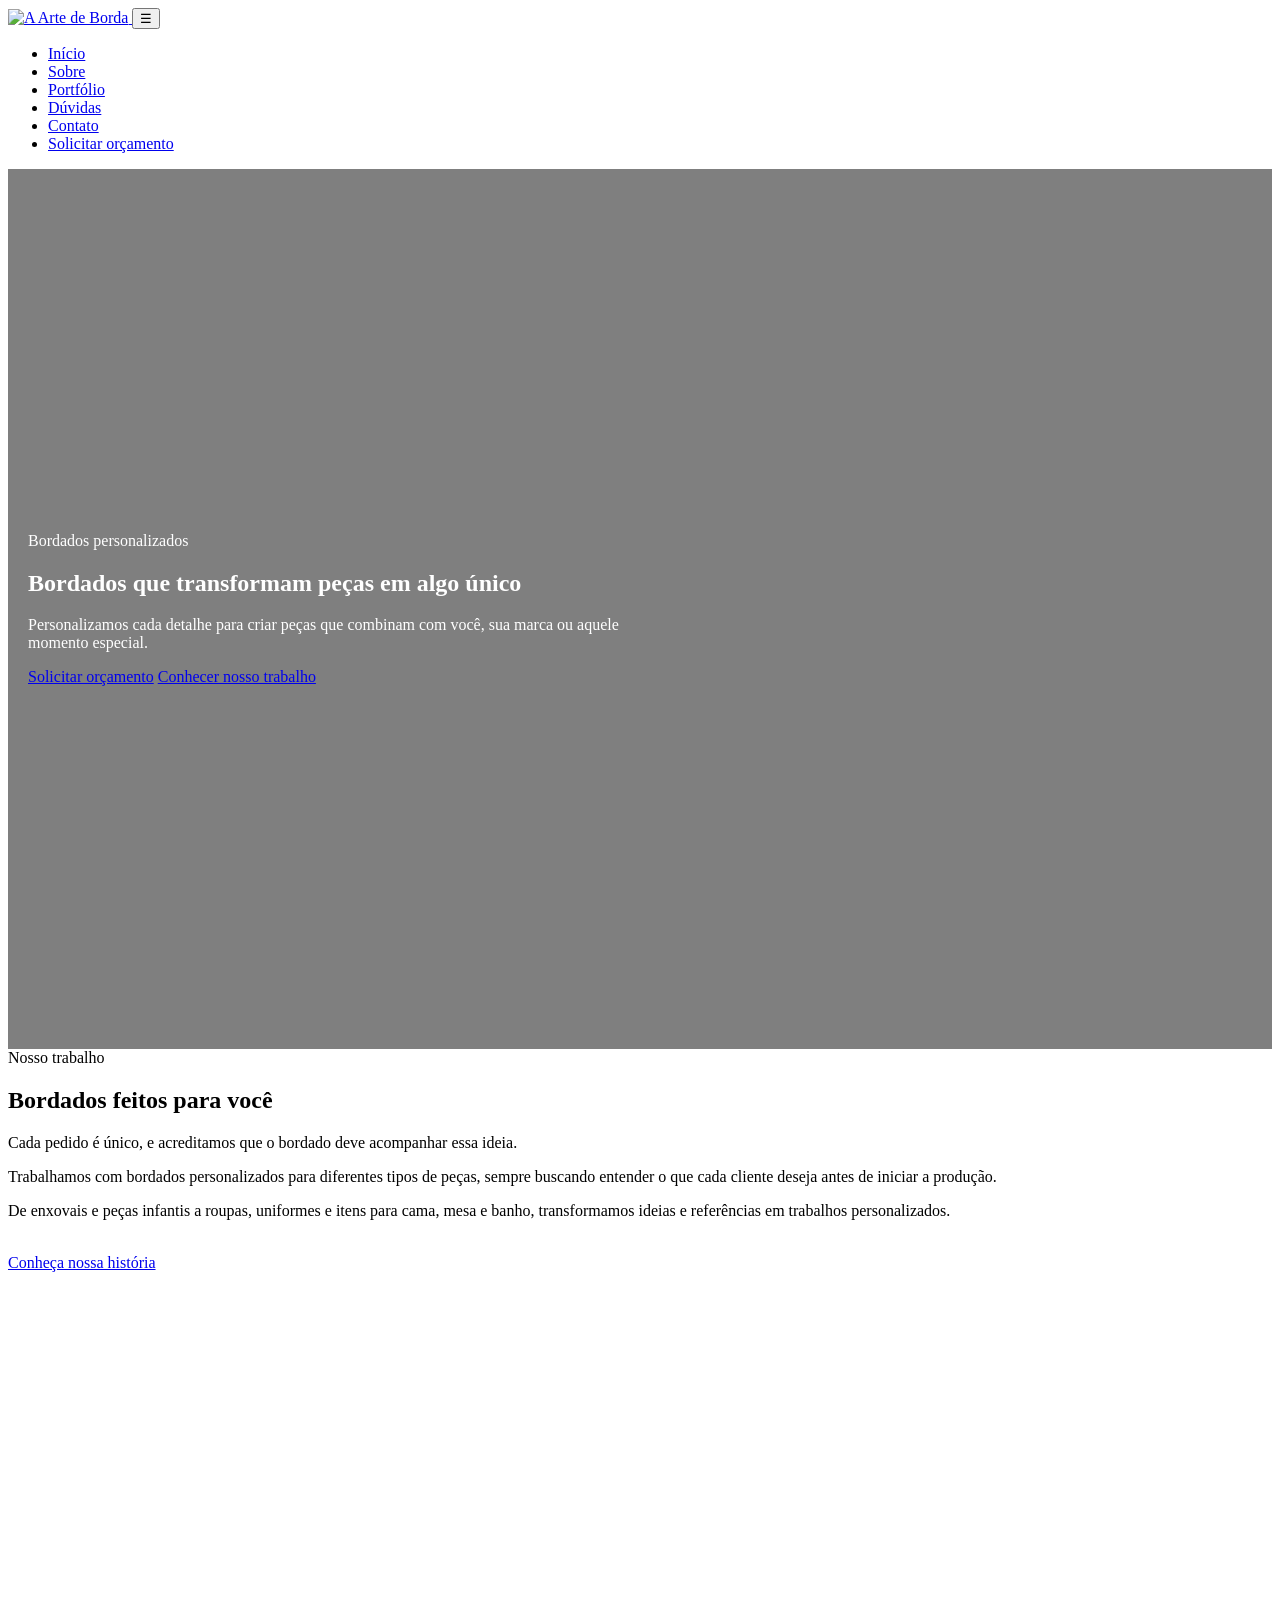
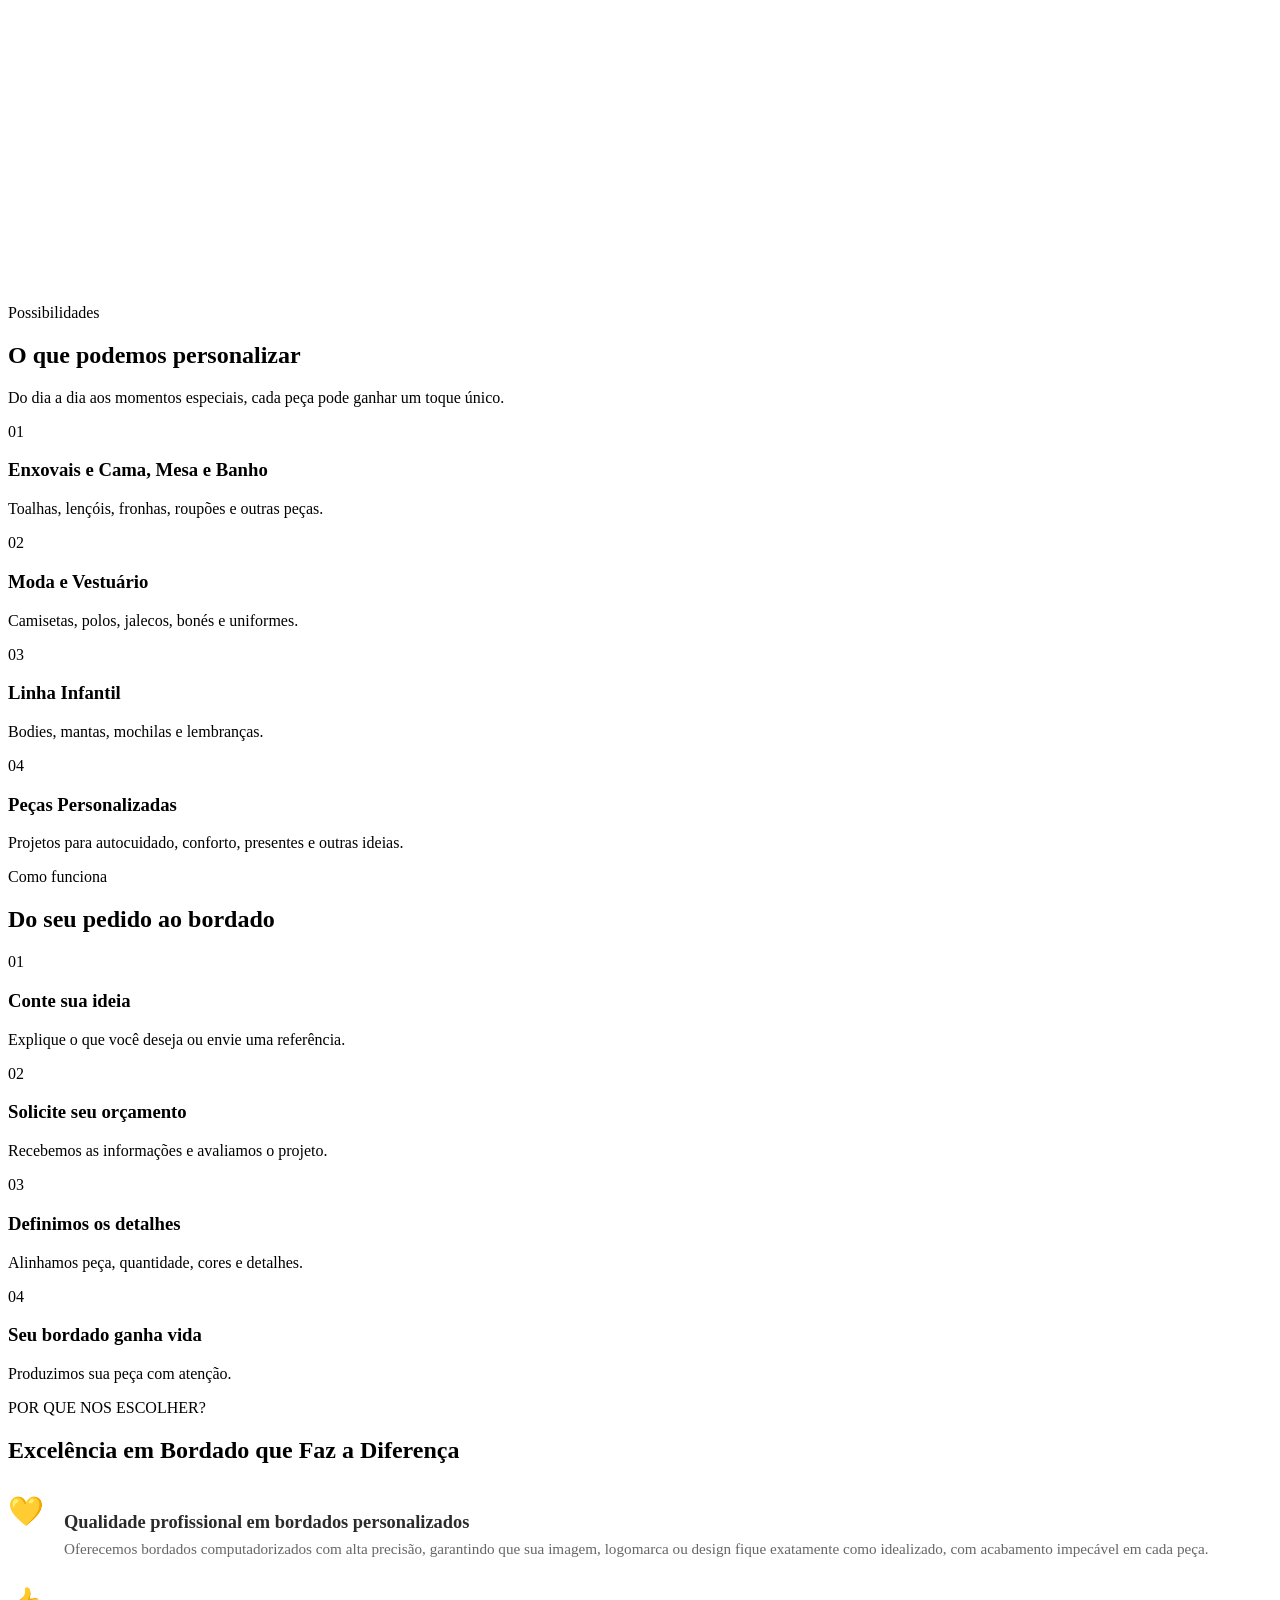
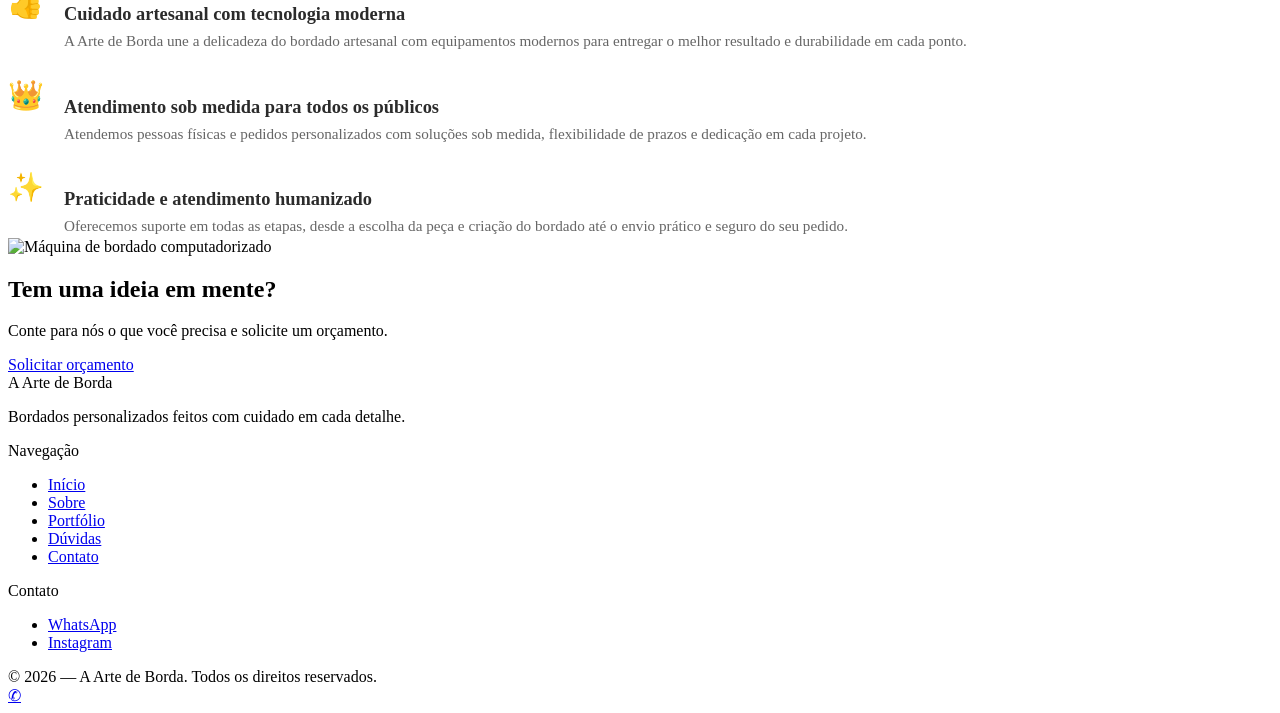
==== index.html @ cf5d02eb "Add files via upload" ====
<!doctype html>
<html lang="pt-BR">
<head>
  <meta charset="UTF-8">
  <meta name="viewport" content="width=device-width,initial-scale=1">
  <meta name="description" content="Bordados personalizados feitos com cuidado em cada detalhe.">
  <title>A Arte de Borda | Início</title>
  <link rel="stylesheet" href="css/style.css">
  <style>
    .hero-bg {
      position: relative;
      min-height: 80vh;
      display: flex;
      align-items: center;
      background-image: url('images/1inicio.jfif');
      background-size: cover;
      background-position: center;
      background-repeat: no-repeat;
      padding: 80px 20px;
      color: #ffffff;
    }
    .hero-overlay {
      position: absolute;
      top: 0;
      left: 0;
      width: 100%;
      height: 100%;
      background: rgba(0, 0, 0, 0.5);
      z-index: 1;
    }
    .hero-bg .hero-content {
      position: relative;
      z-index: 2;
      max-width: 650px;
    }
    .hero-bg h1, .hero-bg p, .hero-bg .eyebrow {
      color: #ffffff;
    }
    .image-card video {
      width: 100%;
      height: 100%;
      object-fit: cover;
      display: block;
      border-radius: inherit;
    }

    /* Estilos para a nova seção "Por que nos escolher" */
    .feature-list {
      display: flex;
      flex-direction: column;
      gap: 25px;
      margin-top: 30px;
    }

    .feature-item {
      display: flex;
      gap: 20px;
      align-items: flex-start;
    }

    .feature-icon {
      font-size: 1.8rem;
      line-height: 1;
      flex-shrink: 0;
      margin-top: 3px;
    }

    .feature-text h3 {
      font-size: 1.15rem;
      color: #2b2b2b;
      margin-bottom: 5px;
      font-weight: bold;
    }

    .feature-text p {
      font-size: 0.95rem;
      color: #666;
      line-height: 1.5;
      margin: 0;
    }

    .machine-card img {
      width: 100%;
      height: auto;
      object-fit: contain;
      display: block;
    }
  </style>
</head>
<body>
  <header class="site-header">
    <div class="container navbar">
      <a class="logo" href="index.html">
        <img src="images/Logo.jpg" alt="A Arte de Borda">
      </a>
      <button class="menu-toggle">☰</button>
      <nav>
        <ul class="nav-menu">
          <li><a class="active" href="index.html">Início</a></li>
          <li><a class="" href="sobre.html">Sobre</a></li>
          <li><a class="" href="portfolio.html">Portfólio</a></li>
          <li><a class="" href="duvidas.html">Dúvidas</a></li>
          <li><a class="" href="contato.html">Contato</a></li>
          <li><a class="btn btn-primary" href="contato.html">Solicitar orçamento</a></li>
        </ul>
      </nav>
    </div>
  </header>
  <main>
    <section class="hero-bg">
      <div class="hero-overlay"></div>
      <div class="container hero-content">
        <div class="hero-copy reveal">
          <span class="eyebrow">Bordados personalizados</span>
          <h1>Bordados que transformam peças em algo único</h1>
          <p>Personalizamos cada detalhe para criar peças que combinam com você, sua marca ou aquele momento especial.</p>
          <div class="hero-actions">
            <a class="btn btn-primary" href="contato.html">Solicitar orçamento</a>
            <a class="btn btn-outline" href="portfolio.html">Conhecer nosso trabalho</a>
          </div>
        </div>
      </div>
    </section>

    <section class="section">
      <div class="container two-columns">
        <div class="content-block reveal">
          <span class="eyebrow">Nosso trabalho</span>
          <h2>Bordados feitos para você</h2>
          <p>Cada pedido é único, e acreditamos que o bordado deve acompanhar essa ideia.</p>
          <p>Trabalhamos com bordados personalizados para diferentes tipos de peças, sempre buscando entender o que cada cliente deseja antes de iniciar a produção.</p>
          <p>De enxovais e peças infantis a roupas, uniformes e itens para cama, mesa e banho, transformamos ideias e referências em trabalhos personalizados.</p>
          <br>
          <a class="btn btn-primary" href="sobre.html">Conheça nossa história</a>
        </div>
        <div class="image-card reveal">
          <video autoplay loop muted playsinline>
            <source src="images/2inicio.mp4" type="video/mp4">
          </video>
        </div>
      </div>
    </section>

    <section class="section section-alt">
      <div class="container">
        <div class="section-header reveal">
          <span class="eyebrow">Possibilidades</span>
          <h2>O que podemos personalizar</h2>
          <p>Do dia a dia aos momentos especiais, cada peça pode ganhar um toque único.</p>
        </div>
        <div class="category-grid">
          <article class="category-card reveal">
            <span class="category-number">01</span>
            <h3>Enxovais e Cama, Mesa e Banho</h3>
            <p>Toalhas, lençóis, fronhas, roupões e outras peças.</p>
          </article>
          <article class="category-card reveal">
            <span class="category-number">02</span>
            <h3>Moda e Vestuário</h3>
            <p>Camisetas, polos, jalecos, bonés e uniformes.</p>
          </article>
          <article class="category-card reveal">
            <span class="category-number">03</span>
            <h3>Linha Infantil</h3>
            <p>Bodies, mantas, mochilas e lembranças.</p>
          </article>
          <article class="category-card reveal">
            <span class="category-number">04</span>
            <h3>Peças Personalizadas</h3>
            <p>Projetos para autocuidado, conforto, presentes e outras ideias.</p>
          </article>
        </div>
      </div>
    </section>

    <section class="section">
      <div class="container">
        <div class="section-header reveal">
          <span class="eyebrow">Como funciona</span>
          <h2>Do seu pedido ao bordado</h2>
        </div>
        <div class="process-grid">
          <article class="process-card reveal">
            <div class="process-number">01</div>
            <h3>Conte sua ideia</h3>
            <p>Explique o que você deseja ou envie uma referência.</p>
          </article>
          <article class="process-card reveal">
            <div class="process-number">02</div>
            <h3>Solicite seu orçamento</h3>
            <p>Recebemos as informações e avaliamos o projeto.</p>
          </article>
          <article class="process-card reveal">
            <div class="process-number">03</div>
            <h3>Definimos os detalhes</h3>
            <p>Alinhamos peça, quantidade, cores e detalhes.</p>
          </article>
          <article class="process-card reveal">
            <div class="process-number">04</div>
            <h3>Seu bordado ganha vida</h3>
            <p>Produzimos sua peça com atenção.</p>
          </article>
        </div>
      </div>
    </section>

    <!-- SEÇÃO SUBSTUINDO O PORTFÓLIO DO FINAL -->
    <section class="section section-alt">
      <div class="container two-columns">
        <div class="content-block reveal">
          <span class="eyebrow">POR QUE NOS ESCOLHER?</span>
          <h2>Excelência em Bordado que Faz a Diferença</h2>
          
          <div class="feature-list">
            <div class="feature-item">
              <span class="feature-icon">💛</span>
              <div class="feature-text">
                <h3>Qualidade profissional em bordados personalizados</h3>
                <p>Oferecemos bordados computadorizados com alta precisão, garantindo que sua imagem, logomarca ou design fique exatamente como idealizado, com acabamento impecável em cada peça.</p>
              </div>
            </div>

            <div class="feature-item">
              <span class="feature-icon">👍</span>
              <div class="feature-text">
                <h3>Cuidado artesanal com tecnologia moderna</h3>
                <p>A Arte de Borda une a delicadeza do bordado artesanal com equipamentos modernos para entregar o melhor resultado e durabilidade em cada ponto.</p>
              </div>
            </div>

            <div class="feature-item">
              <span class="feature-icon">👑</span>
              <div class="feature-text">
                <h3>Atendimento sob medida para todos os públicos</h3>
                <p>Atendemos pessoas físicas e pedidos personalizados com soluções sob medida, flexibilidade de prazos e dedicação em cada projeto.</p>
              </div>
            </div>

            <div class="feature-item">
              <span class="feature-icon">✨</span>
              <div class="feature-text">
                <h3>Praticidade e atendimento humanizado</h3>
                <p>Oferecemos suporte em todas as etapas, desde a escolha da peça e criação do bordado até o envio prático e seguro do seu pedido.</p>
              </div>
            </div>
          </div>
        </div>

        <div class="machine-card reveal">
          <img src="images/maquina.webp" alt="Máquina de bordado computadorizado">
        </div>
      </div>
    </section>

    <section class="cta">
      <div class="container cta-inner">
        <div>
          <h2>Tem uma ideia em mente?</h2>
          <p>Conte para nós o que você precisa e solicite um orçamento.</p>
        </div>
        <a class="btn btn-light" href="contato.html">Solicitar orçamento</a>
      </div>
    </section>
  </main>

  <footer class="site-footer">
    <div class="container">
      <div class="footer-grid">
        <div>
          <div class="footer-logo">A Arte de Borda</div>
          <p class="footer-text">Bordados personalizados feitos com cuidado em cada detalhe.</p>
        </div>
        <div>
          <div class="footer-title">Navegação</div>
          <ul class="footer-links">
            <li><a href="index.html">Início</a></li>
            <li><a href="sobre.html">Sobre</a></li>
            <li><a href="portfolio.html">Portfólio</a></li>
            <li><a href="duvidas.html">Dúvidas</a></li>
            <li><a href="contato.html">Contato</a></li>
          </ul>
        </div>
        <div>
          <div class="footer-title">Contato</div>
          <ul class="footer-links">
            <li><a href="https://wa.me/qr/4AI5QYM6GJARD1" target="_blank">WhatsApp</a></li>
            <li><a href="https://www.instagram.com/_aartedeborda/" target="_blank">Instagram</a></li>
          </ul>
        </div>
      </div>
      <div class="footer-bottom">© 2026 — A Arte de Borda. Todos os direitos reservados.</div>
    </div>
  </footer>
  <a class="floating-whatsapp" href="https://wa.me/qr/4AI5QYM6GJARD1" target="_blank">✆</a>
  <script src="js/main.js"></script>
</body>
</html>
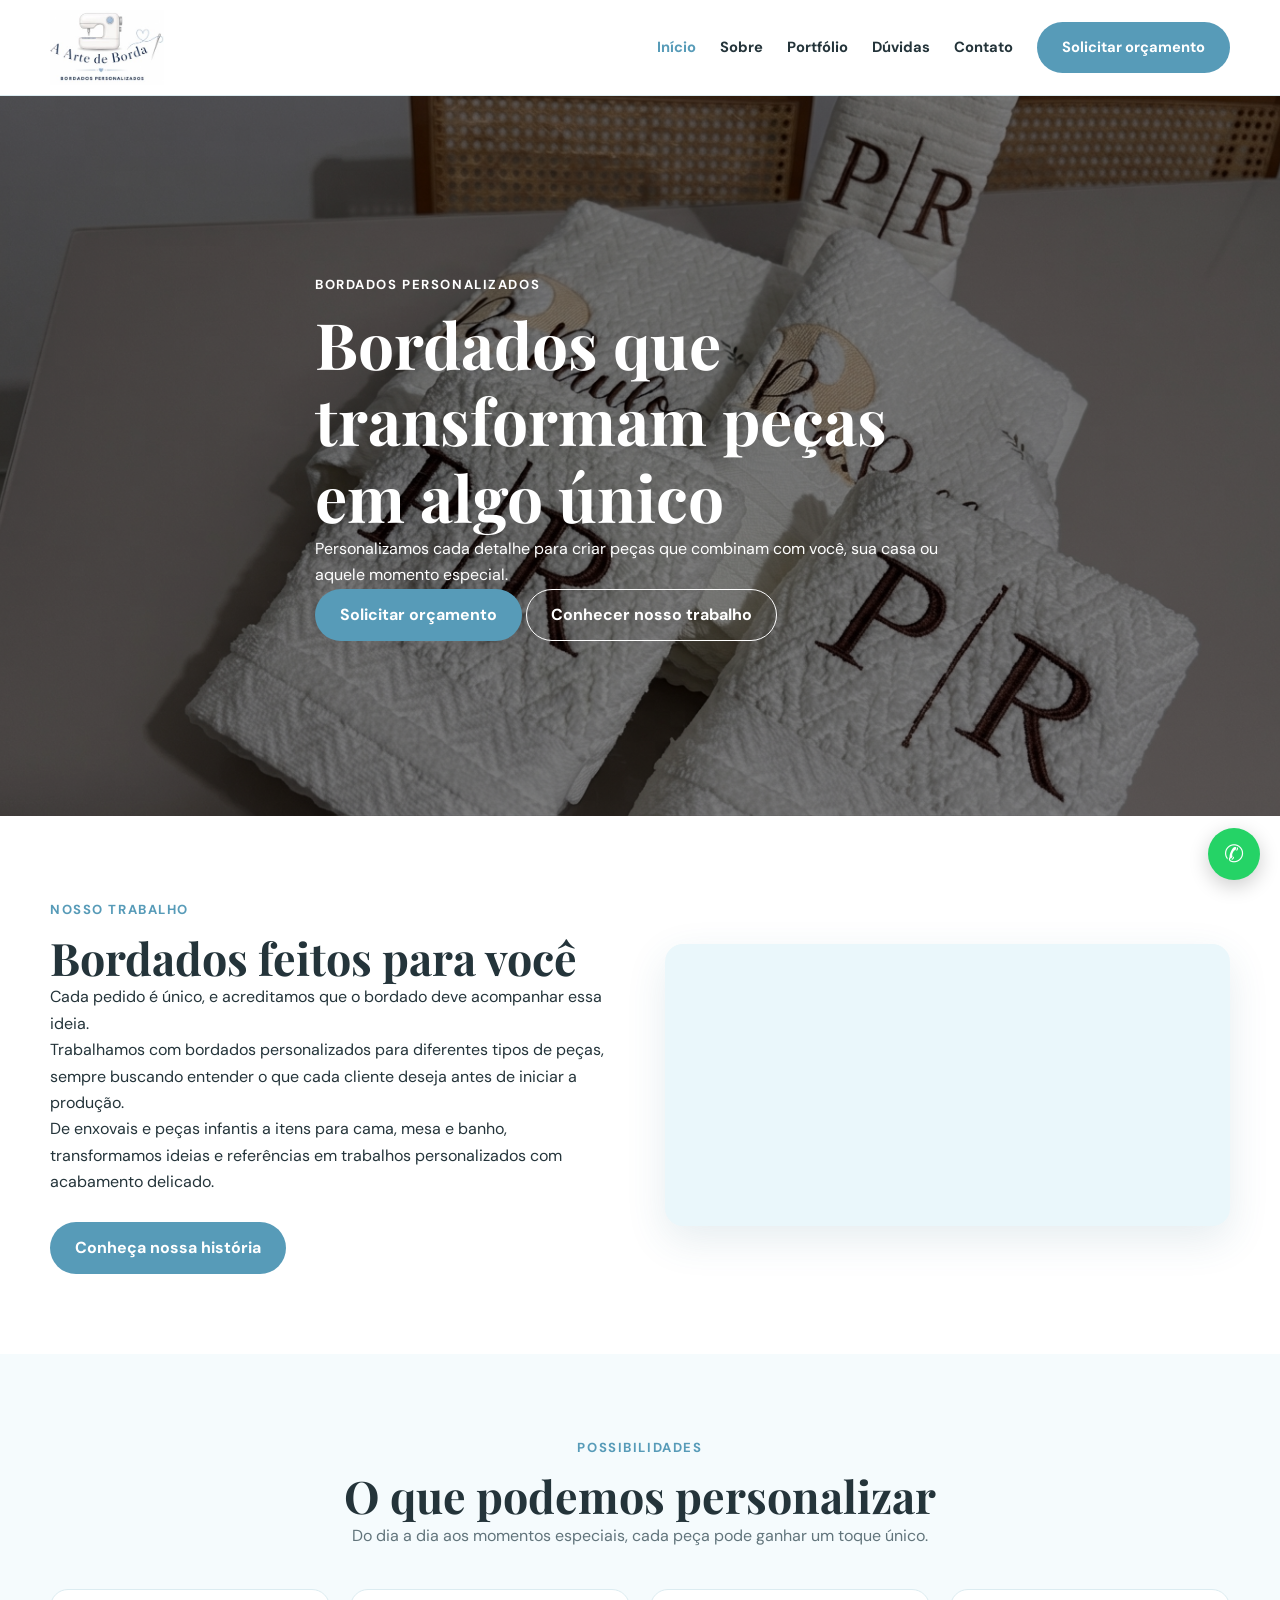
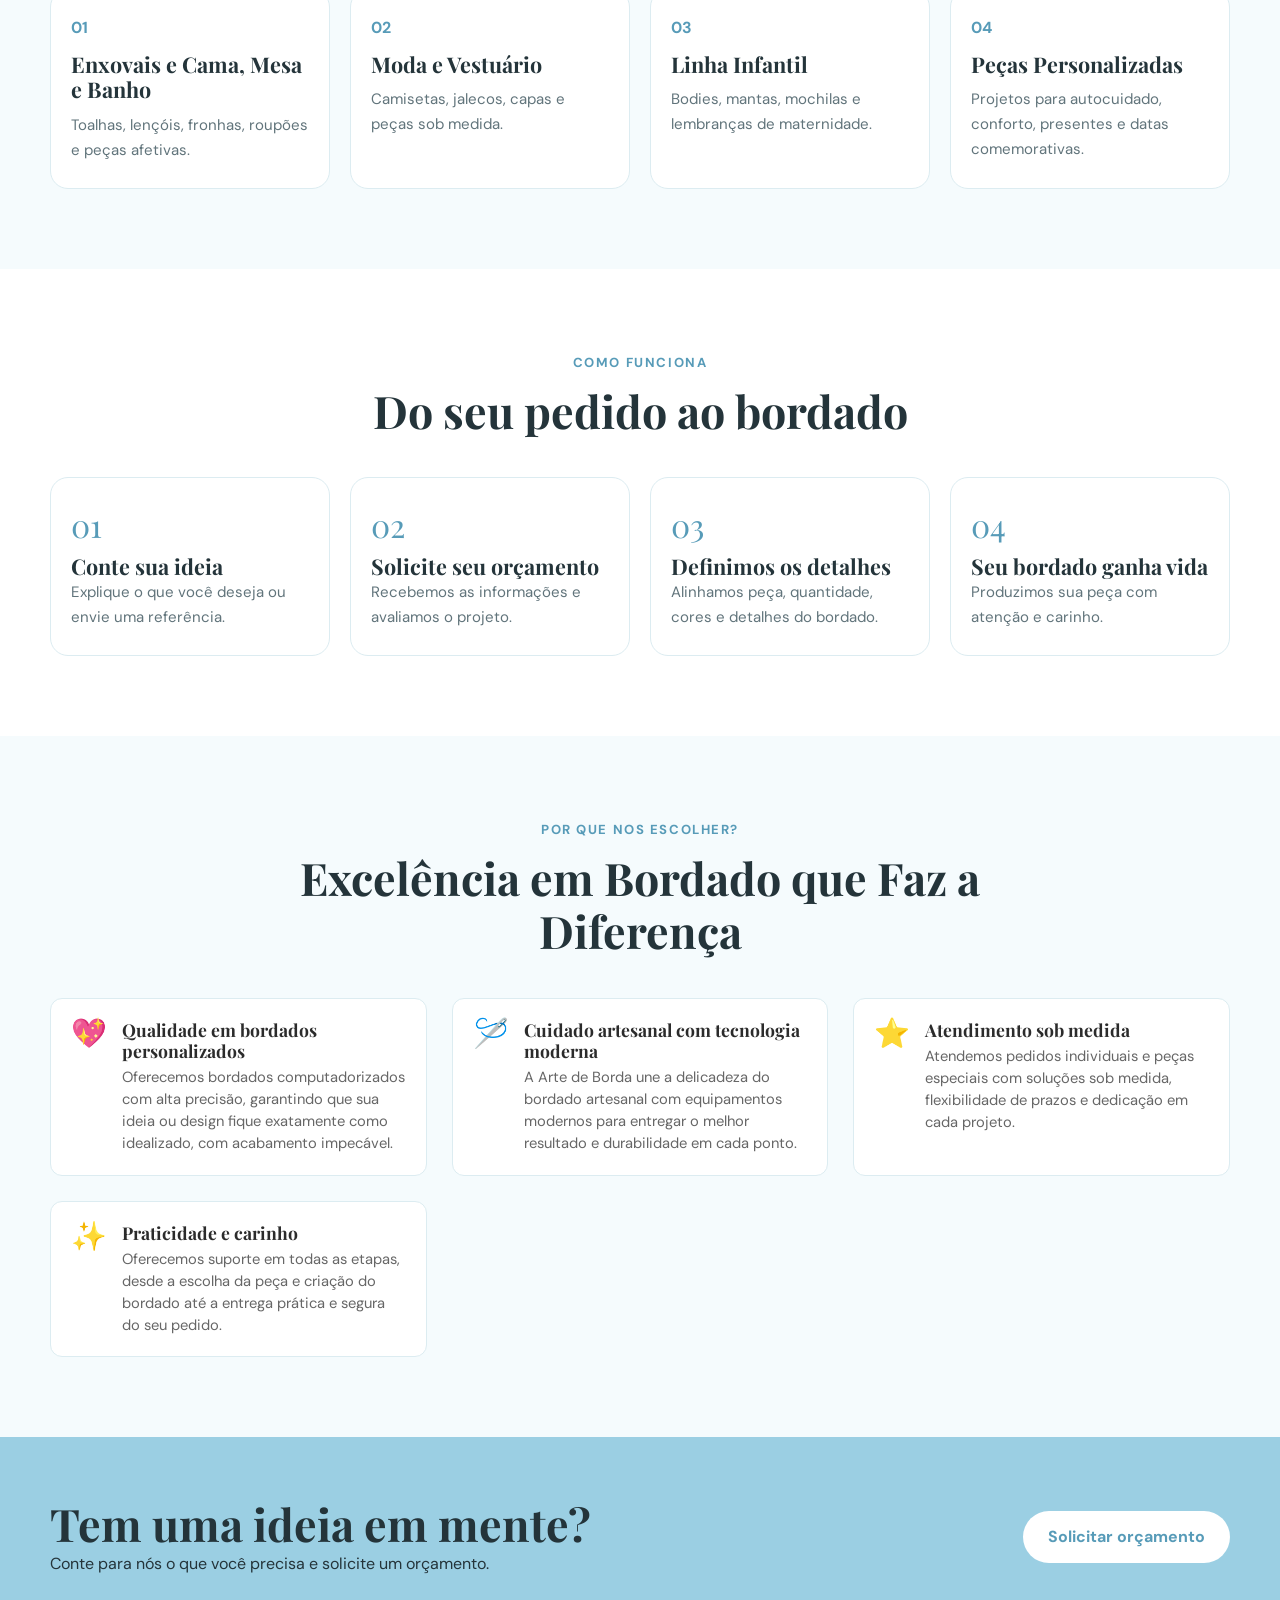
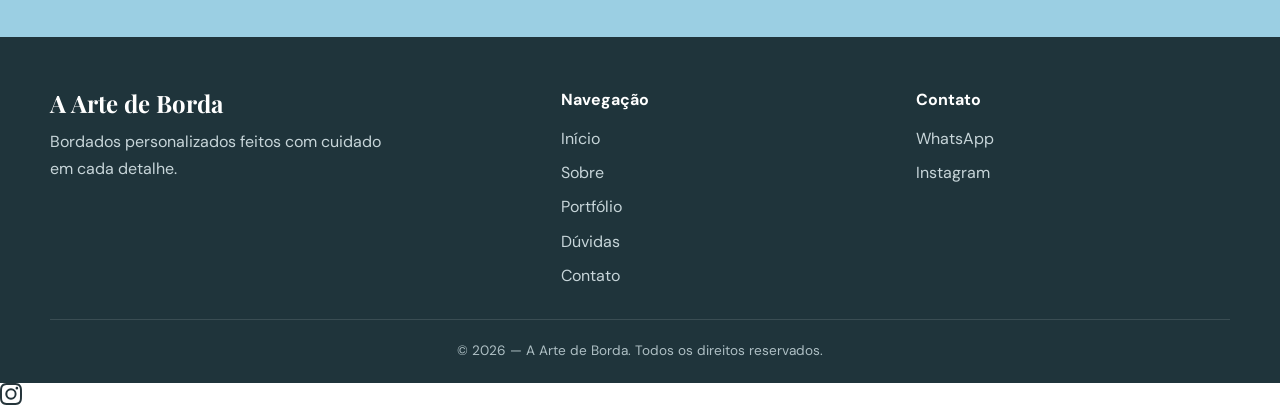
==== commit 4028fd30: "Refactor styles and update text content in index.html Updated styles for feature list and feature it" ====
--- a/index.html
+++ b/index.html
@@ -44,46 +44,41 @@
       border-radius: inherit;
     }
 
-    /* Estilos para a nova seção "Por que nos escolher" */
     .feature-list {
-      display: flex;
-      flex-direction: column;
+      display: grid;
+      grid-template-columns: repeat(auto-fit, minmax(280px, 1fr));
       gap: 25px;
       margin-top: 30px;
     }
 
     .feature-item {
       display: flex;
-      gap: 20px;
+      gap: 15px;
       align-items: flex-start;
+      background: #ffffff;
+      padding: 20px;
+      border-radius: 12px;
+      border: 1px solid var(--cor-borda);
     }
 
     .feature-icon {
       font-size: 1.8rem;
       line-height: 1;
       flex-shrink: 0;
-      margin-top: 3px;
     }
 
     .feature-text h3 {
-      font-size: 1.15rem;
+      font-size: 1.1rem;
       color: #2b2b2b;
       margin-bottom: 5px;
       font-weight: bold;
     }
 
     .feature-text p {
-      font-size: 0.95rem;
+      font-size: 0.92rem;
       color: #666;
       line-height: 1.5;
       margin: 0;
-    }
-
-    .machine-card img {
-      width: 100%;
-      height: auto;
-      object-fit: contain;
-      display: block;
     }
   </style>
 </head>
@@ -113,7 +108,7 @@
         <div class="hero-copy reveal">
           <span class="eyebrow">Bordados personalizados</span>
           <h1>Bordados que transformam peças em algo único</h1>
-          <p>Personalizamos cada detalhe para criar peças que combinam com você, sua marca ou aquele momento especial.</p>
+          <p>Personalizamos cada detalhe para criar peças que combinam com você, sua casa ou aquele momento especial.</p>
           <div class="hero-actions">
             <a class="btn btn-primary" href="contato.html">Solicitar orçamento</a>
             <a class="btn btn-outline" href="portfolio.html">Conhecer nosso trabalho</a>
@@ -129,7 +124,7 @@
           <h2>Bordados feitos para você</h2>
           <p>Cada pedido é único, e acreditamos que o bordado deve acompanhar essa ideia.</p>
           <p>Trabalhamos com bordados personalizados para diferentes tipos de peças, sempre buscando entender o que cada cliente deseja antes de iniciar a produção.</p>
-          <p>De enxovais e peças infantis a roupas, uniformes e itens para cama, mesa e banho, transformamos ideias e referências em trabalhos personalizados.</p>
+          <p>De enxovais e peças infantis a itens para cama, mesa e banho, transformamos ideias e referências em trabalhos personalizados com acabamento delicado.</p>
           <br>
           <a class="btn btn-primary" href="sobre.html">Conheça nossa história</a>
         </div>
@@ -152,22 +147,22 @@
           <article class="category-card reveal">
             <span class="category-number">01</span>
             <h3>Enxovais e Cama, Mesa e Banho</h3>
-            <p>Toalhas, lençóis, fronhas, roupões e outras peças.</p>
+            <p>Toalhas, lençóis, fronhas, roupões e peças afetivas.</p>
           </article>
           <article class="category-card reveal">
             <span class="category-number">02</span>
             <h3>Moda e Vestuário</h3>
-            <p>Camisetas, polos, jalecos, bonés e uniformes.</p>
+            <p>Camisetas, jalecos, capas e peças sob medida.</p>
           </article>
           <article class="category-card reveal">
             <span class="category-number">03</span>
             <h3>Linha Infantil</h3>
-            <p>Bodies, mantas, mochilas e lembranças.</p>
+            <p>Bodies, mantas, mochilas e lembranças de maternidade.</p>
           </article>
           <article class="category-card reveal">
             <span class="category-number">04</span>
             <h3>Peças Personalizadas</h3>
-            <p>Projetos para autocuidado, conforto, presentes e outras ideias.</p>
+            <p>Projetos para autocuidado, conforto, presentes e datas comemorativas.</p>
           </article>
         </div>
       </div>
@@ -193,61 +188,57 @@
           <article class="process-card reveal">
             <div class="process-number">03</div>
             <h3>Definimos os detalhes</h3>
-            <p>Alinhamos peça, quantidade, cores e detalhes.</p>
+            <p>Alinhamos peça, quantidade, cores e detalhes do bordado.</p>
           </article>
           <article class="process-card reveal">
             <div class="process-number">04</div>
             <h3>Seu bordado ganha vida</h3>
-            <p>Produzimos sua peça com atenção.</p>
-          </article>
-        </div>
-      </div>
-    </section>
-
-    <!-- SEÇÃO SUBSTUINDO O PORTFÓLIO DO FINAL -->
+            <p>Produzimos sua peça com atenção e carinho.</p>
+          </article>
+        </div>
+      </div>
+    </section>
+
+    <!-- SEÇÃO POR QUE NOS ESCOLHER (SEM A MÁQUINA) -->
     <section class="section section-alt">
-      <div class="container two-columns">
-        <div class="content-block reveal">
+      <div class="container">
+        <div class="section-header reveal">
           <span class="eyebrow">POR QUE NOS ESCOLHER?</span>
           <h2>Excelência em Bordado que Faz a Diferença</h2>
-          
-          <div class="feature-list">
-            <div class="feature-item">
-              <span class="feature-icon">💛</span>
-              <div class="feature-text">
-                <h3>Qualidade profissional em bordados personalizados</h3>
-                <p>Oferecemos bordados computadorizados com alta precisão, garantindo que sua imagem, logomarca ou design fique exatamente como idealizado, com acabamento impecável em cada peça.</p>
-              </div>
-            </div>
-
-            <div class="feature-item">
-              <span class="feature-icon">👍</span>
-              <div class="feature-text">
-                <h3>Cuidado artesanal com tecnologia moderna</h3>
-                <p>A Arte de Borda une a delicadeza do bordado artesanal com equipamentos modernos para entregar o melhor resultado e durabilidade em cada ponto.</p>
-              </div>
-            </div>
-
-            <div class="feature-item">
-              <span class="feature-icon">👑</span>
-              <div class="feature-text">
-                <h3>Atendimento sob medida para todos os públicos</h3>
-                <p>Atendemos pessoas físicas e pedidos personalizados com soluções sob medida, flexibilidade de prazos e dedicação em cada projeto.</p>
-              </div>
-            </div>
-
-            <div class="feature-item">
-              <span class="feature-icon">✨</span>
-              <div class="feature-text">
-                <h3>Praticidade e atendimento humanizado</h3>
-                <p>Oferecemos suporte em todas as etapas, desde a escolha da peça e criação do bordado até o envio prático e seguro do seu pedido.</p>
-              </div>
-            </div>
-          </div>
-        </div>
-
-        <div class="machine-card reveal">
-          <img src="images/maquina.webp" alt="Máquina de bordado computadorizado">
+        </div>
+        
+        <div class="feature-list reveal">
+          <div class="feature-item">
+            <span class="feature-icon">💖</span>
+            <div class="feature-text">
+              <h3>Qualidade em bordados personalizados</h3>
+              <p>Oferecemos bordados computadorizados com alta precisão, garantindo que sua ideia ou design fique exatamente como idealizado, com acabamento impecável.</p>
+            </div>
+          </div>
+
+          <div class="feature-item">
+            <span class="feature-icon">🪡</span>
+            <div class="feature-text">
+              <h3>Cuidado artesanal com tecnologia moderna</h3>
+              <p>A Arte de Borda une a delicadeza do bordado artesanal com equipamentos modernos para entregar o melhor resultado e durabilidade em cada ponto.</p>
+            </div>
+          </div>
+
+          <div class="feature-item">
+            <span class="feature-icon">⭐</span>
+            <div class="feature-text">
+              <h3>Atendimento sob medida</h3>
+              <p>Atendemos pedidos individuais e peças especiais com soluções sob medida, flexibilidade de prazos e dedicação em cada projeto.</p>
+            </div>
+          </div>
+
+          <div class="feature-item">
+            <span class="feature-icon">✨</span>
+            <div class="feature-text">
+              <h3>Praticidade e carinho</h3>
+              <p>Oferecemos suporte em todas as etapas, desde a escolha da peça e criação do bordado até a entrega prática e segura do seu pedido.</p>
+            </div>
+          </div>
         </div>
       </div>
     </section>
@@ -291,7 +282,17 @@
       <div class="footer-bottom">© 2026 — A Arte de Borda. Todos os direitos reservados.</div>
     </div>
   </footer>
-  <a class="floating-whatsapp" href="https://wa.me/qr/4AI5QYM6GJARD1" target="_blank">✆</a>
+
+  <!-- BOTÕES FLUTUANTES (INSTAGRAM + WHATSAPP) -->
+  <div class="floating-socials">
+    <a class="floating-btn floating-instagram" href="https://www.instagram.com/_aartedeborda/" target="_blank" title="Siga no Instagram">
+      <svg xmlns="http://www.w3.org/2000/svg" width="22" height="22" fill="currentColor" viewBox="0 0 16 16">
+        <path d="M8 0C5.829 0 5.556.01 4.703.048 3.85.088 3.269.222 2.76.42a3.917 3.917 0 0 0-1.417.923A3.927 3.927 0 0 0 .42 2.76C.222 3.268.087 3.85.048 4.7.01 5.555 0 5.827 0 8.001c0 2.172.01 2.444.048 3.297.04.852.174 1.433.372 1.942.205.526.478.972.923 1.417.444.445.89.719 1.416.923.51.198 1.09.333 1.942.372C5.555 15.99 5.827 16 8 16s2.444-.01 3.298-.048c.851-.04 1.434-.174 1.943-.372a3.916 3.916 0 0 0 1.416-.923c.445-.445.718-.891.923-1.417.197-.509.332-1.09.372-1.942C15.99 10.445 16 10.173 16 8s-.01-2.445-.048-3.299c-.04-.851-.175-1.433-.372-1.941a3.926 3.926 0 0 0-.923-1.417A3.911 3.911 0 0 0 13.24.42c-.51-.198-1.092-.333-1.943-.372C10.443.01 10.172 0 7.999 0h.001zm-.717 1.442h.718c2.136 0 2.389.007 3.232.046.78.035 1.204.166 1.486.275.373.145.64.319.92.599.28.28.453.546.598.92.11.281.24.705.275 1.485.039.843.047 1.096.047 3.231s-.008 2.389-.047 3.232c-.035.78-.166 1.203-.275 1.485a2.47 2.47 0 0 1-.599.919c-.28.28-.546.453-.92.598-.28.11-.704.24-1.485.276-.843.038-1.096.047-3.232.047s-2.39-.009-3.233-.047c-.78-.036-1.203-.166-1.485-.276a2.478 2.478 0 0 1-.92-.598 2.48 2.48 0 0 1-.6-.92c-.109-.281-.24-.705-.275-1.485-.038-.843-.046-1.096-.046-3.233 0-2.136.008-2.388.046-3.231.036-.78.166-1.204.276-1.486.145-.373.319-.64.599-.92.28-.28.546-.453.92-.598.282-.11.705-.24 1.485-.276.738-.034 1.024-.044 2.515-.045v.002zm4.988 1.328a.96.96 0 1 0 0 1.92.96.96 0 0 0 0-1.92zm-4.27 1.122a4.109 4.109 0 1 0 0 8.217 4.109 4.109 0 0 0 0-8.217zm0 1.441a2.667 2.667 0 1 1 0 5.334 2.667 2.667 0 0 1 0-5.334z"/>
+      </svg>
+    </a>
+    <a class="floating-btn floating-whatsapp" href="https://wa.me/qr/4AI5QYM6GJARD1" target="_blank" title="Chamar no WhatsApp">✆</a>
+  </div>
+
   <script src="js/main.js"></script>
 </body>
-</html>+</html>
--- a/css/style.css
+++ b/css/style.css
@@ -0,0 +1,171 @@
+@import url('https://fonts.googleapis.com/css2?family=DM+Sans:wght@400;500;600;700&family=Playfair+Display:wght@500;600;700&display=swap');
+
+:root {
+  --cor-principal: #9bcfe3;
+  --cor-principal-escura: #579bb8;
+  --cor-principal-clara: #eaf7fb;
+  --cor-fundo: #fff;
+  --cor-fundo-alt: #f5fbfd;
+  --cor-texto: #24343a;
+  --cor-texto-claro: #61747b;
+  --cor-borda: #dcecf1;
+  --sombra: 0 14px 40px rgba(52,108,128,.12);
+  --raio: 18px;
+  --largura: 1180px;
+  --transicao: .3s ease;
+}
+
+* { box-sizing: border-box; margin: 0; padding: 0; }
+html { scroll-behavior: smooth; }
+body { font-family: "DM Sans", sans-serif; color: var(--cor-texto); line-height: 1.65; background-color: #fff; }
+body.menu-aberto { overflow: hidden; }
+img, video { display: block; max-width: 100%; }
+a { color: inherit; text-decoration: none; }
+button, input, textarea, select { font: inherit; }
+
+.container { width: min(100% - 40px, var(--largura)); margin: auto; }
+.section { padding: 80px 0; }
+.section-alt { background: var(--cor-fundo-alt); }
+.section-header { max-width: 720px; margin: 0 auto 40px; text-align: center; }
+.eyebrow { display: inline-block; margin-bottom: 10px; color: var(--cor-principal-escura); font-weight: 700; font-size: .82rem; letter-spacing: .12em; text-transform: uppercase; }
+
+h1, h2, h3 { font-family: "Playfair Display", serif; line-height: 1.2; }
+h1 { font-size: clamp(2.2rem, 5vw, 4rem); }
+h2 { font-size: clamp(1.8rem, 3.5vw, 2.8rem); }
+h3 { font-size: 1.35rem; }
+.section-header p, .muted { color: var(--cor-texto-claro); }
+
+/* BOTÕES */
+.btn { display: inline-flex; align-items: center; justify-content: center; min-height: 48px; padding: 12px 24px; border: 1px solid transparent; border-radius: 999px; font-weight: 700; cursor: pointer; transition: transform var(--transicao), background var(--transicao), color var(--transicao); }
+.btn:hover { transform: translateY(-2px); }
+.btn-primary { background: var(--cor-principal-escura); color: #fff; }
+.btn-outline { border-color: #fff; color: #fff; }
+.btn-light { background: #fff; color: var(--cor-principal-escura); }
+
+/* HEADER E MENU RESPONSIVO */
+.site-header { position: sticky; top: 0; z-index: 1000; background: rgba(255,255,255,.96); backdrop-filter: blur(12px); border-bottom: 1px solid var(--cor-borda); }
+.navbar { min-height: 80px; display: flex; align-items: center; justify-content: space-between; gap: 20px; padding: 10px 0; }
+
+.logo img { height: 75px; width: auto; display: block; }
+
+.nav-menu { display: flex; align-items: center; gap: 24px; list-style: none; }
+.nav-menu a { font-size: .92rem; font-weight: 700; }
+.nav-menu a:hover, .nav-menu a.active { color: var(--cor-principal-escura); }
+
+.menu-toggle { display: none; border: 0; background: transparent; font-size: 1.8rem; cursor: pointer; color: var(--cor-principal-escura); }
+
+/* BANNER DE TOPO COM IMAGEM DE FUNDO */
+.page-hero {
+  position: relative;
+  background-image: url('../images/Fundo.jfif');
+  background-size: cover;
+  background-position: center;
+  background-repeat: no-repeat;
+  padding: 90px 0 75px;
+  text-align: center;
+  color: #ffffff;
+}
+
+.page-hero::before {
+  content: "";
+  position: absolute;
+  top: 0;
+  left: 0;
+  width: 100%;
+  height: 100%;
+  background: rgba(0, 0, 0, 0.45);
+  z-index: 1;
+}
+
+.page-hero .container { position: relative; z-index: 2; }
+.page-hero h1, .page-hero p, .page-hero .eyebrow { color: #ffffff !important; }
+
+/* LAYOUTS E GRIDS */
+.two-columns { display: grid; grid-template-columns: 1fr 1fr; gap: 50px; align-items: center; }
+.image-card { overflow: hidden; border-radius: var(--raio); box-shadow: var(--sombra); background: var(--cor-principal-clara); }
+.image-card img, .image-card video { width: 100%; height: 100%; object-fit: cover; display: block; }
+
+.category-grid, .process-grid { display: grid; grid-template-columns: repeat(4, 1fr); gap: 20px; }
+.category-card, .process-card { padding: 25px 20px; border: 1px solid var(--cor-borda); border-radius: var(--raio); background: #fff; transition: transform var(--transicao), box-shadow var(--transicao); }
+.category-card:hover, .process-card:hover { transform: translateY(-5px); box-shadow: var(--sombra); }
+.category-number, .process-number { color: var(--cor-principal-escura); font-weight: 700; }
+.category-card h3 { margin: 10px 0; }
+.category-card p, .process-card p { color: var(--cor-texto-claro); font-size: .94rem; }
+.process-number { font: 2rem "Playfair Display", serif; margin-bottom: 8px; }
+
+/* PORTFÓLIO RESPONSIVO */
+.portfolio-grid { display: grid; grid-template-columns: repeat(auto-fill, minmax(260px, 1fr)); gap: 20px; margin-top: 30px; }
+.portfolio-item { position: relative; overflow: hidden; border-radius: 14px; background: var(--cor-principal-clara); aspect-ratio: 1 / 1; }
+.portfolio-item img, .portfolio-item video { width: 100%; height: 100%; object-fit: cover; transition: transform .5s ease; }
+.portfolio-item:hover img { transform: scale(1.05); }
+
+/* CONTATO */
+.contact-grid { display: grid; grid-template-columns: .85fr 1.15fr; gap: 40px; }
+.contact-info { display: grid; gap: 16px; margin-top: 25px; }
+.contact-box { padding: 18px; border-radius: 14px; background: var(--cor-fundo-alt); }
+.contact-box strong { display: block; }
+.contact-box span { color: var(--cor-texto-claro); }
+.contact-form { padding: 35px; border-radius: var(--raio); box-shadow: var(--sombra); background: #fff; border: 1px solid var(--cor-borda); }
+.form-grid { display: grid; grid-template-columns: 1fr 1fr; gap: 16px; }
+.form-group { display: grid; gap: 7px; margin-bottom: 12px; }
+.form-group.full { grid-column: 1/-1; }
+.form-group label { font-weight: 700; font-size: .9rem; }
+.form-group input, .form-group select, .form-group textarea { width: 100%; padding: 12px 14px; border: 1px solid var(--cor-borda); border-radius: 10px; outline: none; }
+.form-group textarea { min-height: 120px; resize: vertical; }
+
+/* DÚVIDAS / FAQ */
+.faq-list { max-width: 850px; margin: auto; }
+.faq-item { border-bottom: 1px solid var(--cor-borda); }
+.faq-question { width: 100%; padding: 20px 0; display: flex; justify-content: space-between; gap: 15px; border: 0; background: transparent; text-align: left; font-weight: 700; cursor: pointer; color: var(--cor-texto); }
+.faq-icon { font-size: 1.4rem; color: var(--cor-principal-escura); transition: transform var(--transicao); }
+.faq-answer { max-height: 0; overflow: hidden; transition: max-height .35s ease; }
+.faq-answer p { padding: 0 20px 20px 0; color: var(--cor-texto-claro); }
+.faq-item.open .faq-icon { transform: rotate(45deg); }
+
+/* CTA E RODAPÉ */
+.cta { padding: 60px 0; background: var(--cor-principal); }
+.cta-inner { display: flex; align-items: center; justify-content: space-between; gap: 20px; }
+.site-footer { padding: 50px 0 20px; background: #1f343b; color: #fff; }
+.footer-grid { display: grid; grid-template-columns: 1.5fr 1fr 1fr; gap: 40px; padding-bottom: 30px; }
+.footer-logo { font: 1.5rem "Playfair Display", serif; font-weight: bold; }
+.footer-text, .footer-links { color: #c7d5d9; }
+.footer-text { margin-top: 10px; max-width: 350px; }
+.footer-title { margin-bottom: 12px; font-weight: 700; }
+.footer-links { list-style: none; display: grid; gap: 8px; }
+.footer-bottom { padding-top: 20px; border-top: 1px solid rgba(255,255,255,.12); color: #aebfc4; font-size: .85rem; text-align: center; }
+
+/* BOTÃO WHATSAPP FLUTUANTE */
+.floating-whatsapp { position: fixed; right: 20px; bottom: 20px; z-index: 900; width: 52px; height: 52px; display: grid; place-items: center; border-radius: 50%; background: #25d366; color: #fff; font-size: 1.5rem; box-shadow: 0 6px 20px rgba(0,0,0,.2); }
+
+/* ANIMAÇÃO SCROLL REVEAL */
+.reveal { opacity: 0; transform: translateY(25px); transition: opacity 0.6s ease, transform 0.6s ease; }
+.reveal.active, .reveal.visible { opacity: 1; transform: translateY(0); }
+
+/* ===================================================
+   ADAPTAÇÕES PARA TABLET E CELULAR (RESPONSIVIDADE)
+   =================================================== */
+
+@media (max-width: 950px) {
+  .menu-toggle { display: block; }
+  .nav-menu { position: fixed; top: 80px; left: 0; right: 0; display: none; flex-direction: column; align-items: stretch; padding: 25px 20px; background: #fff; box-shadow: var(--sombra); gap: 18px; }
+  .nav-menu.open, .nav-menu.active { display: flex; }
+  .navbar > .btn { display: none; }
+  
+  .two-columns, .contact-grid { grid-template-columns: 1fr; gap: 35px; }
+  .category-grid, .process-grid { grid-template-columns: repeat(2, 1fr); }
+  .footer-grid { grid-template-columns: 1fr; gap: 30px; }
+}
+
+@media (max-width: 600px) {
+  .container { width: min(100% - 32px, var(--largura)); }
+  .section { padding: 50px 0; }
+  .page-hero { padding: 70px 0 55px; }
+  .logo img { height: 60px; }
+  
+  .category-grid, .process-grid, .form-grid { grid-template-columns: 1fr; }
+  .portfolio-grid { grid-template-columns: repeat(auto-fill, minmax(140px, 1fr)); gap: 12px; }
+  
+  .cta-inner { flex-direction: column; align-items: flex-start; text-align: left; }
+  .contact-form { padding: 20px; }
+  .floating-whatsapp { width: 46px; height: 46px; font-size: 1.3rem; right: 15px; bottom: 15px; }
+}
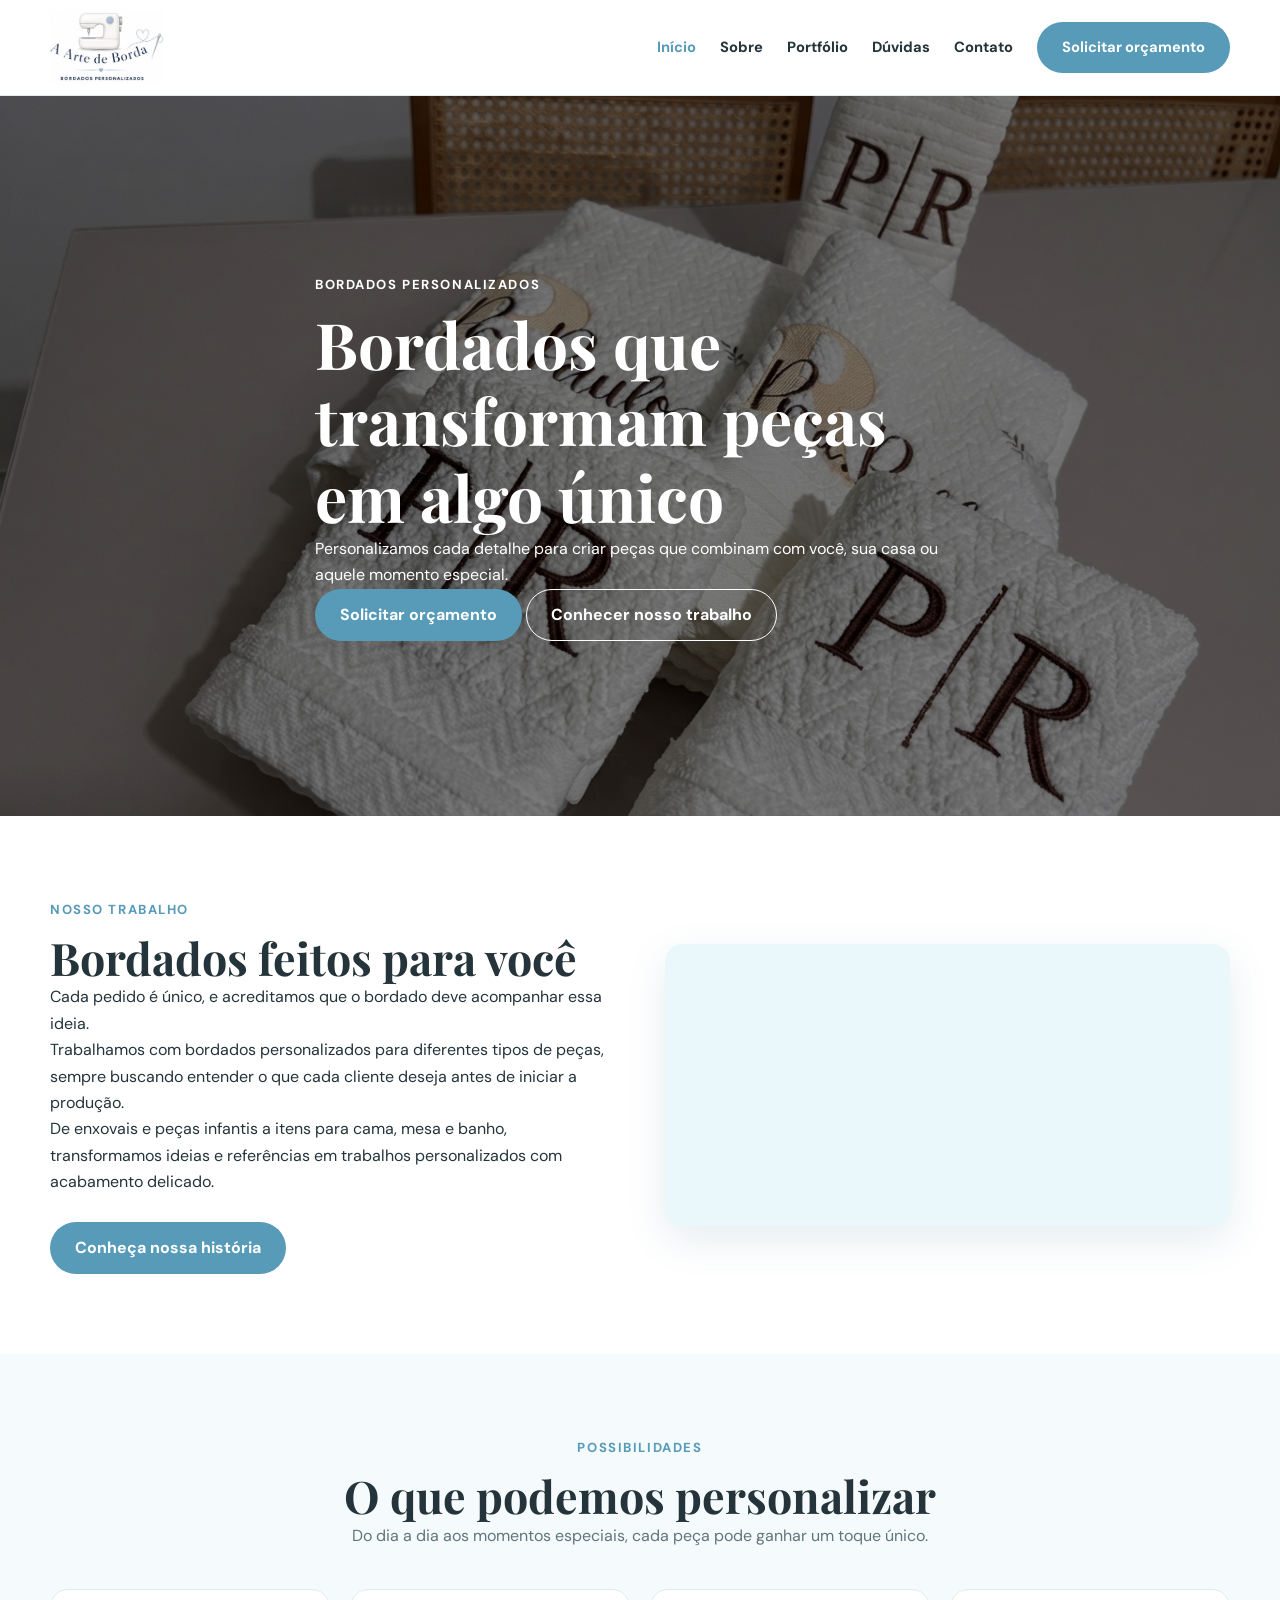
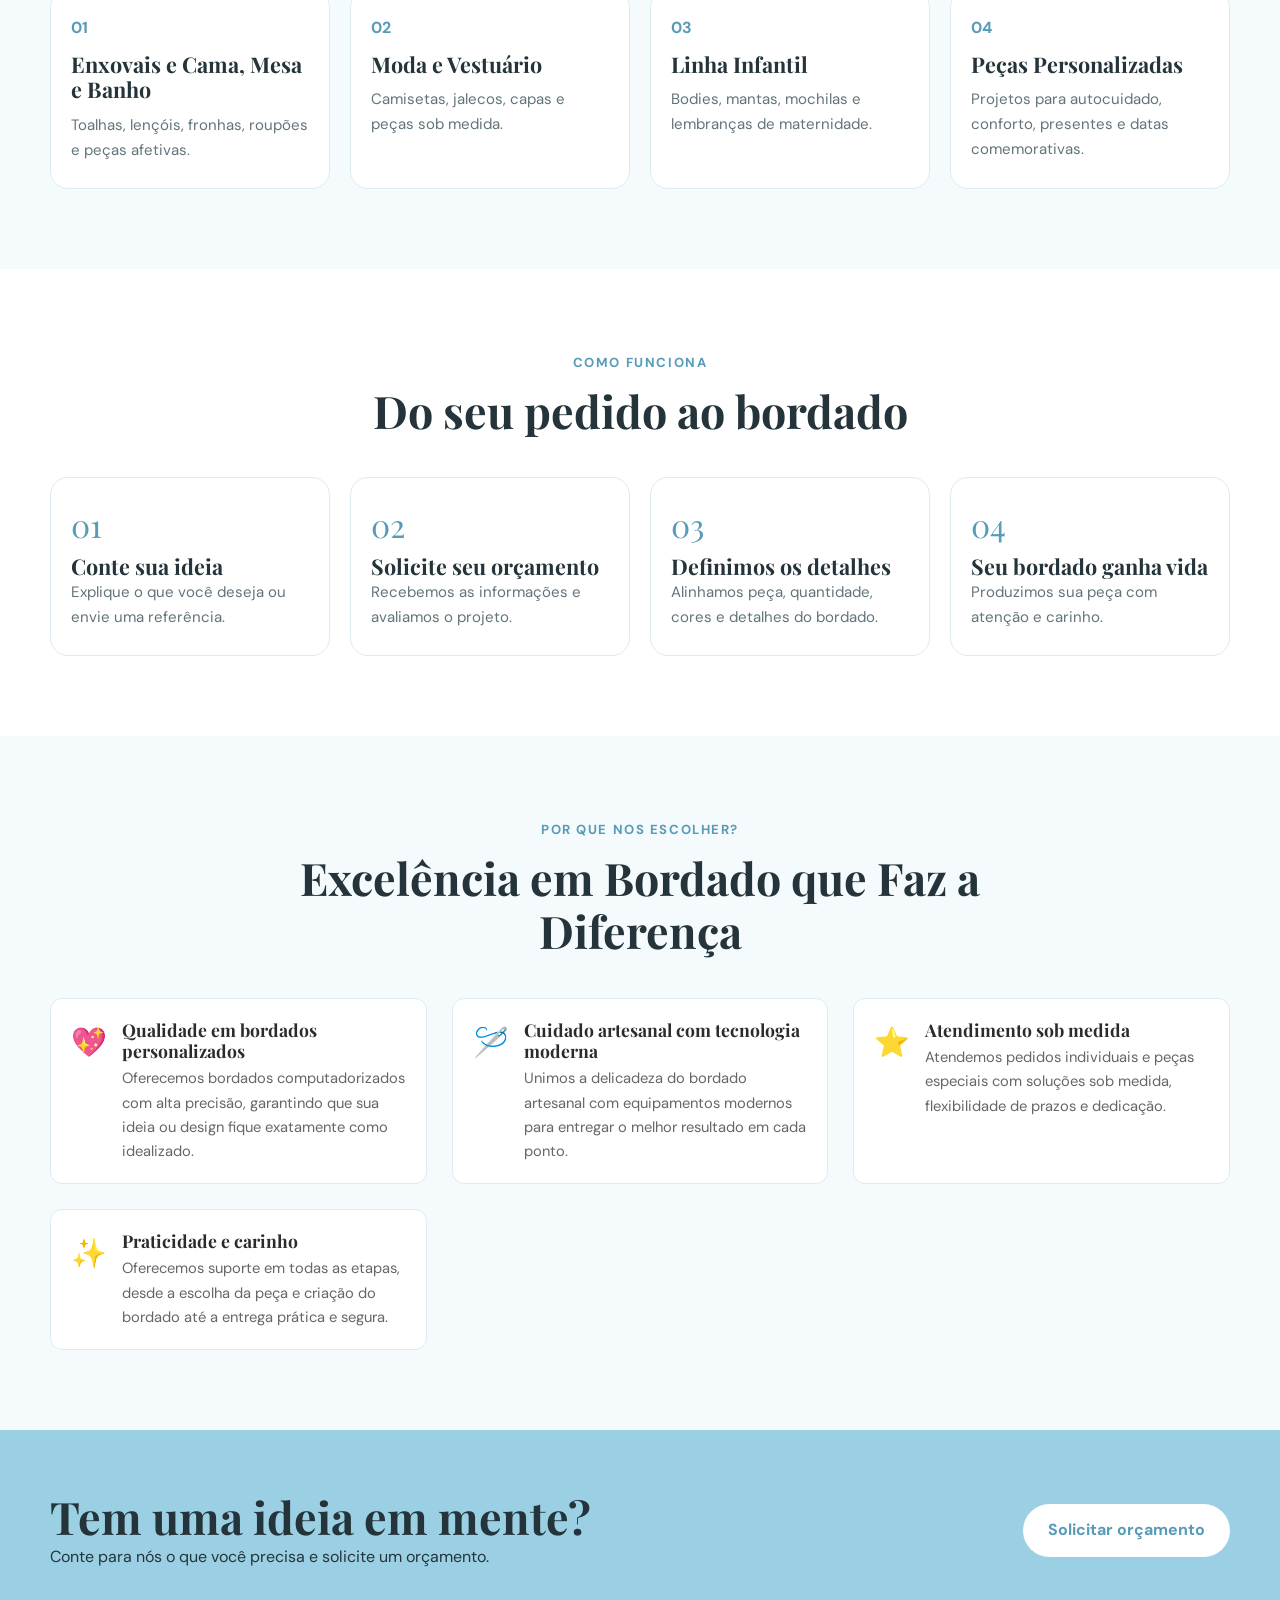
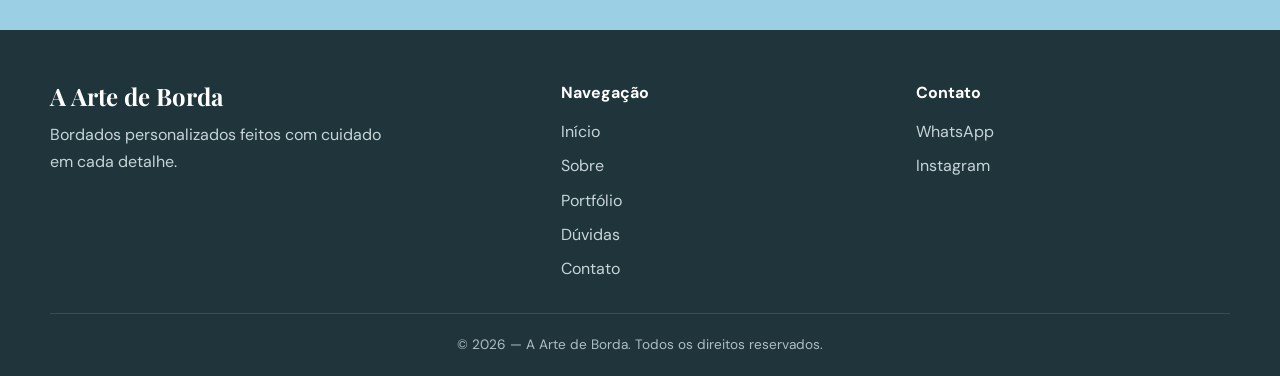
==== commit efcb5bd5: "Refactor CSS and update feature item texts Refactor CSS styles for better readability and remove red" ====
--- a/index.html
+++ b/index.html
@@ -21,10 +21,7 @@
     }
     .hero-overlay {
       position: absolute;
-      top: 0;
-      left: 0;
-      width: 100%;
-      height: 100%;
+      top: 0; left: 0; width: 100%; height: 100%;
       background: rgba(0, 0, 0, 0.5);
       z-index: 1;
     }
@@ -36,21 +33,12 @@
     .hero-bg h1, .hero-bg p, .hero-bg .eyebrow {
       color: #ffffff;
     }
-    .image-card video {
-      width: 100%;
-      height: 100%;
-      object-fit: cover;
-      display: block;
-      border-radius: inherit;
-    }
-
     .feature-list {
       display: grid;
       grid-template-columns: repeat(auto-fit, minmax(280px, 1fr));
       gap: 25px;
       margin-top: 30px;
     }
-
     .feature-item {
       display: flex;
       gap: 15px;
@@ -60,26 +48,9 @@
       border-radius: 12px;
       border: 1px solid var(--cor-borda);
     }
-
-    .feature-icon {
-      font-size: 1.8rem;
-      line-height: 1;
-      flex-shrink: 0;
-    }
-
-    .feature-text h3 {
-      font-size: 1.1rem;
-      color: #2b2b2b;
-      margin-bottom: 5px;
-      font-weight: bold;
-    }
-
-    .feature-text p {
-      font-size: 0.92rem;
-      color: #666;
-      line-height: 1.5;
-      margin: 0;
-    }
+    .feature-icon { font-size: 1.8rem; flex-shrink: 0; }
+    .feature-text h3 { font-size: 1.1rem; color: #2b2b2b; margin-bottom: 5px; font-weight: bold; }
+    .feature-text p { font-size: 0.92rem; color: #666; margin: 0; }
   </style>
 </head>
 <body>
@@ -199,7 +170,6 @@
       </div>
     </section>
 
-    <!-- SEÇÃO POR QUE NOS ESCOLHER (SEM A MÁQUINA) -->
     <section class="section section-alt">
       <div class="container">
         <div class="section-header reveal">
@@ -212,31 +182,28 @@
             <span class="feature-icon">💖</span>
             <div class="feature-text">
               <h3>Qualidade em bordados personalizados</h3>
-              <p>Oferecemos bordados computadorizados com alta precisão, garantindo que sua ideia ou design fique exatamente como idealizado, com acabamento impecável.</p>
-            </div>
-          </div>
-
+              <p>Oferecemos bordados computadorizados com alta precisão, garantindo que sua ideia ou design fique exatamente como idealizado.</p>
+            </div>
+          </div>
           <div class="feature-item">
             <span class="feature-icon">🪡</span>
             <div class="feature-text">
               <h3>Cuidado artesanal com tecnologia moderna</h3>
-              <p>A Arte de Borda une a delicadeza do bordado artesanal com equipamentos modernos para entregar o melhor resultado e durabilidade em cada ponto.</p>
-            </div>
-          </div>
-
+              <p>Unimos a delicadeza do bordado artesanal com equipamentos modernos para entregar o melhor resultado em cada ponto.</p>
+            </div>
+          </div>
           <div class="feature-item">
             <span class="feature-icon">⭐</span>
             <div class="feature-text">
               <h3>Atendimento sob medida</h3>
-              <p>Atendemos pedidos individuais e peças especiais com soluções sob medida, flexibilidade de prazos e dedicação em cada projeto.</p>
-            </div>
-          </div>
-
+              <p>Atendemos pedidos individuais e peças especiais com soluções sob medida, flexibilidade de prazos e dedicação.</p>
+            </div>
+          </div>
           <div class="feature-item">
             <span class="feature-icon">✨</span>
             <div class="feature-text">
               <h3>Praticidade e carinho</h3>
-              <p>Oferecemos suporte em todas as etapas, desde a escolha da peça e criação do bordado até a entrega prática e segura do seu pedido.</p>
+              <p>Oferecemos suporte em todas as etapas, desde a escolha da peça e criação do bordado até a entrega prática e segura.</p>
             </div>
           </div>
         </div>
@@ -283,7 +250,6 @@
     </div>
   </footer>
 
-  <!-- BOTÕES FLUTUANTES (INSTAGRAM + WHATSAPP) -->
   <div class="floating-socials">
     <a class="floating-btn floating-instagram" href="https://www.instagram.com/_aartedeborda/" target="_blank" title="Siga no Instagram">
       <svg xmlns="http://www.w3.org/2000/svg" width="22" height="22" fill="currentColor" viewBox="0 0 16 16">
--- a/css/style.css
+++ b/css/style.css
@@ -54,7 +54,7 @@
 
 .menu-toggle { display: none; border: 0; background: transparent; font-size: 1.8rem; cursor: pointer; color: var(--cor-principal-escura); }
 
-/* BANNER DE TOPO COM IMAGEM DE FUNDO */
+/* BANNER DE TOPO */
 .page-hero {
   position: relative;
   background-image: url('../images/Fundo.jfif');
@@ -69,10 +69,7 @@
 .page-hero::before {
   content: "";
   position: absolute;
-  top: 0;
-  left: 0;
-  width: 100%;
-  height: 100%;
+  top: 0; left: 0; width: 100%; height: 100%;
   background: rgba(0, 0, 0, 0.45);
   z-index: 1;
 }
@@ -93,7 +90,7 @@
 .category-card p, .process-card p { color: var(--cor-texto-claro); font-size: .94rem; }
 .process-number { font: 2rem "Playfair Display", serif; margin-bottom: 8px; }
 
-/* PORTFÓLIO RESPONSIVO */
+/* PORTFÓLIO */
 .portfolio-grid { display: grid; grid-template-columns: repeat(auto-fill, minmax(260px, 1fr)); gap: 20px; margin-top: 30px; }
 .portfolio-item { position: relative; overflow: hidden; border-radius: 14px; background: var(--cor-principal-clara); aspect-ratio: 1 / 1; }
 .portfolio-item img, .portfolio-item video { width: 100%; height: 100%; object-fit: cover; transition: transform .5s ease; }
@@ -134,38 +131,24 @@
 .footer-links { list-style: none; display: grid; gap: 8px; }
 .footer-bottom { padding-top: 20px; border-top: 1px solid rgba(255,255,255,.12); color: #aebfc4; font-size: .85rem; text-align: center; }
 
-/* BOTÃO WHATSAPP FLUTUANTE */
-.floating-whatsapp { position: fixed; right: 20px; bottom: 20px; z-index: 900; width: 52px; height: 52px; display: grid; place-items: center; border-radius: 50%; background: #25d366; color: #fff; font-size: 1.5rem; box-shadow: 0 6px 20px rgba(0,0,0,.2); }
-
-/* ANIMAÇÃO SCROLL REVEAL */
-.reveal { opacity: 0; transform: translateY(25px); transition: opacity 0.6s ease, transform 0.6s ease; }
-.reveal.active, .reveal.visible { opacity: 1; transform: translateY(0); }
-
-/* ===================================================
-   ADAPTAÇÕES PARA TABLET E CELULAR (RESPONSIVIDADE)
-   =================================================== */
-
-@media (max-width: 950px) {
-  .menu-toggle { display: block; }
-  .nav-menu { position: fixed; top: 80px; left: 0; right: 0; display: none; flex-direction: column; align-items: stretch; padding: 25px 20px; background: #fff; box-shadow: var(--sombra); gap: 18px; }
-  .nav-menu.open, .nav-menu.active { display: flex; }
-  .navbar > .btn { display: none; }
-  
-  .two-columns, .contact-grid { grid-template-columns: 1fr; gap: 35px; }
-  .category-grid, .process-grid { grid-template-columns: repeat(2, 1fr); }
-  .footer-grid { grid-template-columns: 1fr; gap: 30px; }
+/* BOTÕES FLUTUANTES SOCIAIS (LADO A LADO) */
+.floating-socials {
+  position: fixed;
+  right: 20px;
+  bottom: 20px;
+  z-index: 900;
+  display: flex;
+  flex-direction: row;
+  align-items: center;
+  gap: 12px;
 }
 
-@media (max-width: 600px) {
-  .container { width: min(100% - 32px, var(--largura)); }
-  .section { padding: 50px 0; }
-  .page-hero { padding: 70px 0 55px; }
-  .logo img { height: 60px; }
-  
-  .category-grid, .process-grid, .form-grid { grid-template-columns: 1fr; }
-  .portfolio-grid { grid-template-columns: repeat(auto-fill, minmax(140px, 1fr)); gap: 12px; }
-  
-  .cta-inner { flex-direction: column; align-items: flex-start; text-align: left; }
-  .contact-form { padding: 20px; }
-  .floating-whatsapp { width: 46px; height: 46px; font-size: 1.3rem; right: 15px; bottom: 15px; }
-}
+.floating-btn {
+  width: 52px;
+  height: 52px;
+  border-radius: 50%;
+  display: grid;
+  place-items: center;
+  color: #fff;
+  font-size: 1.5rem;
+  box-shadow: 0 6px 20px rgba(0,0
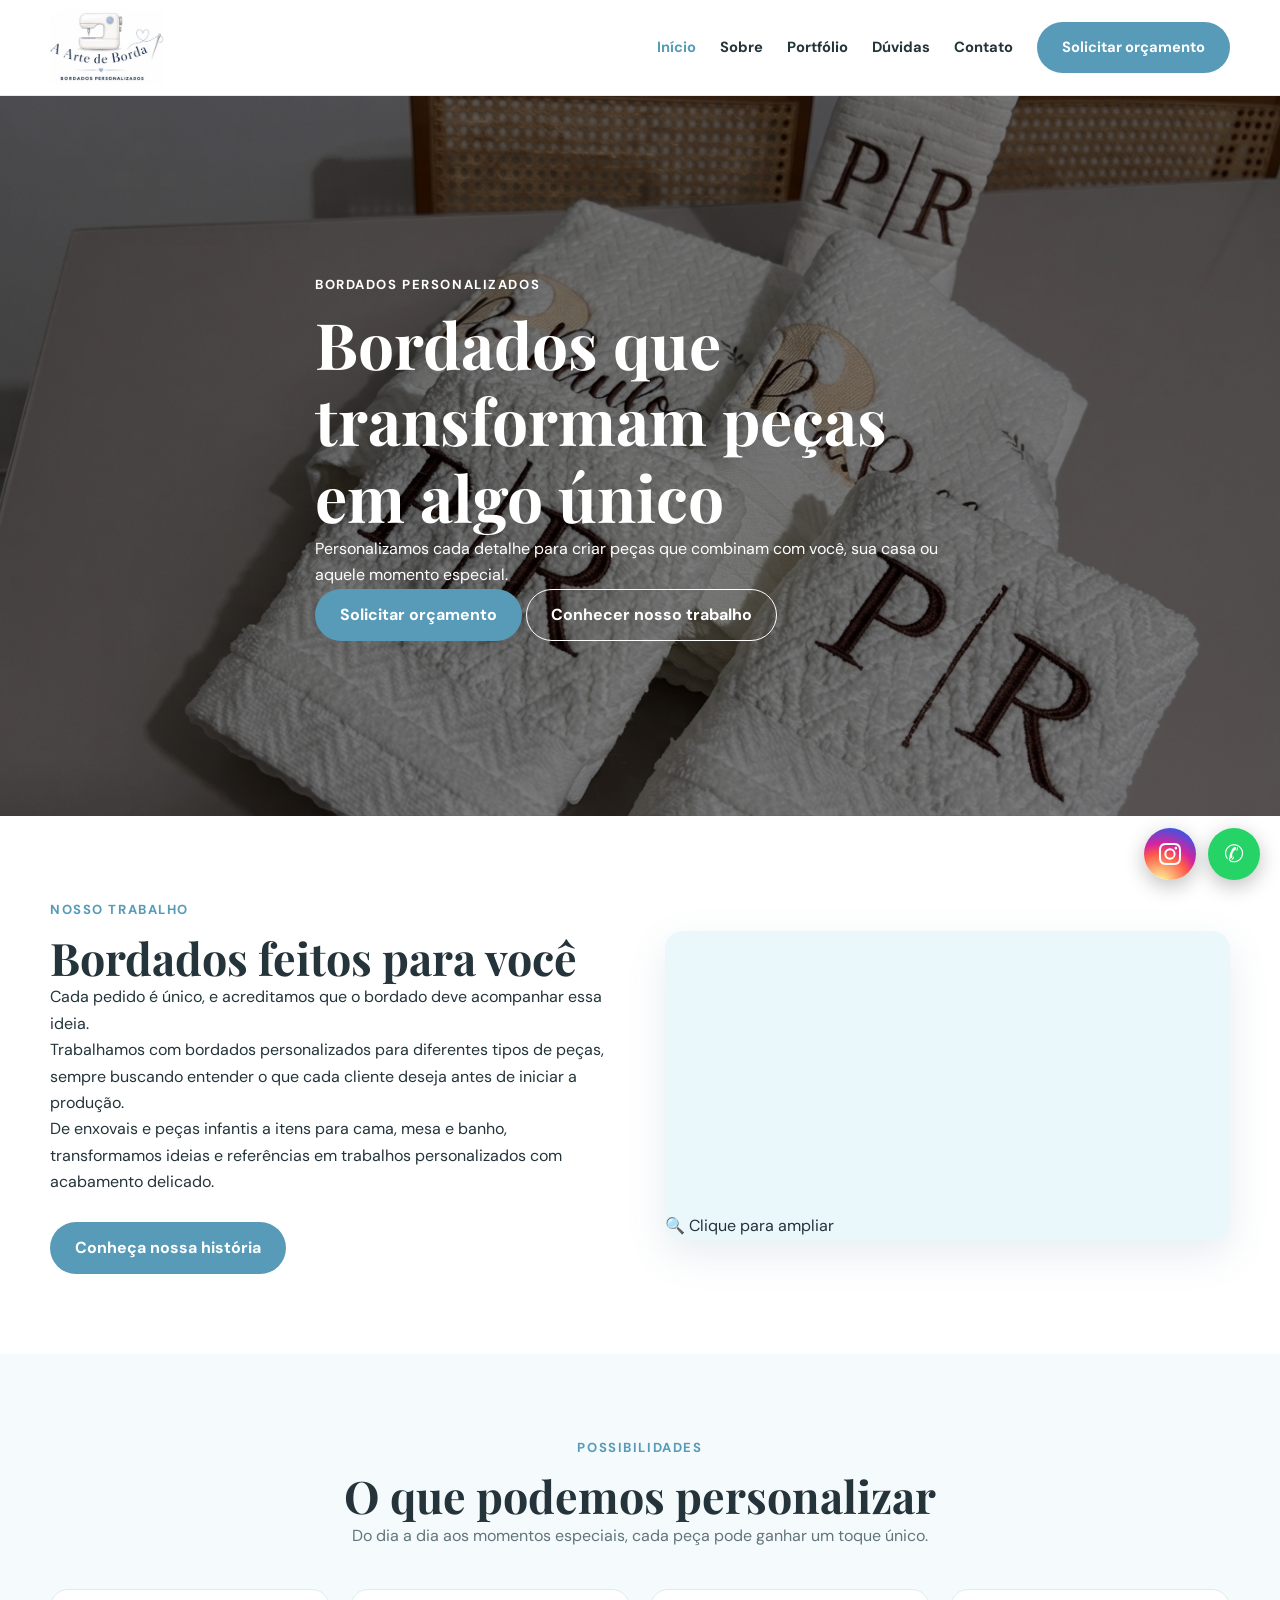
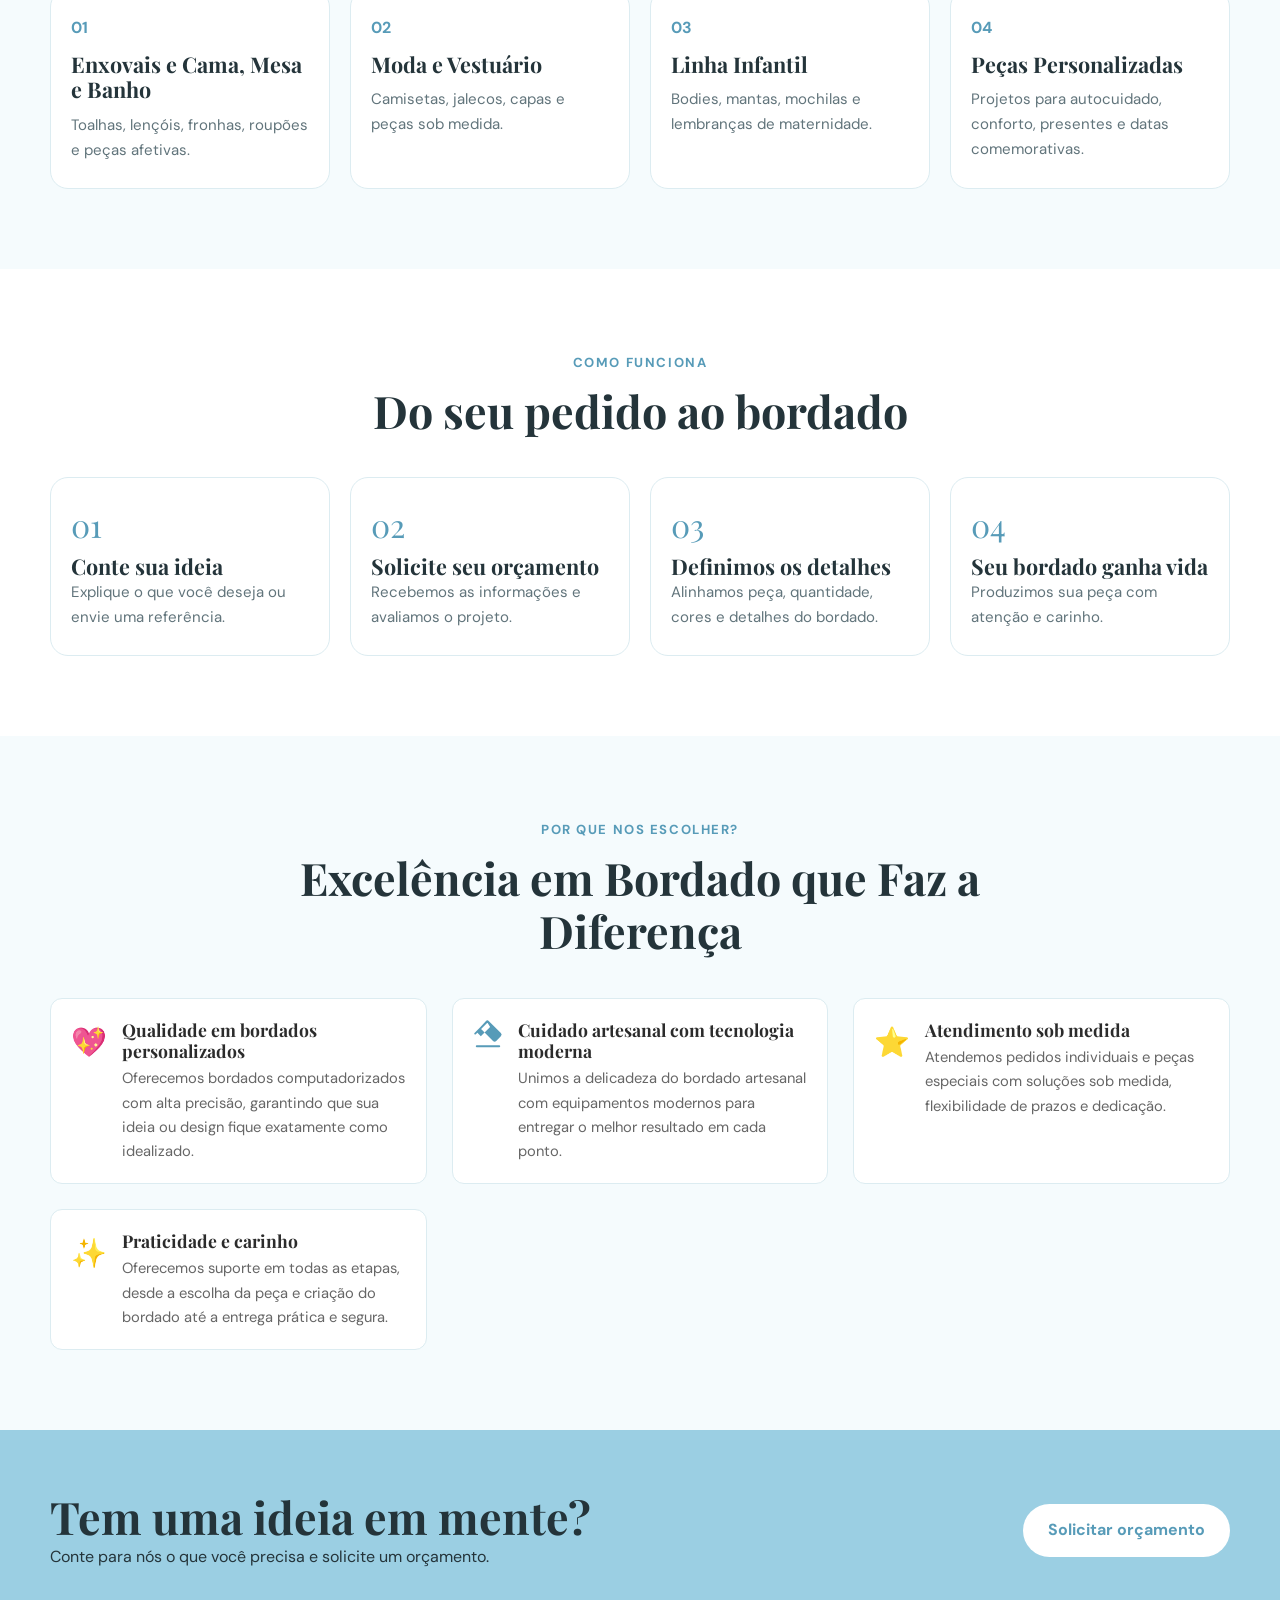
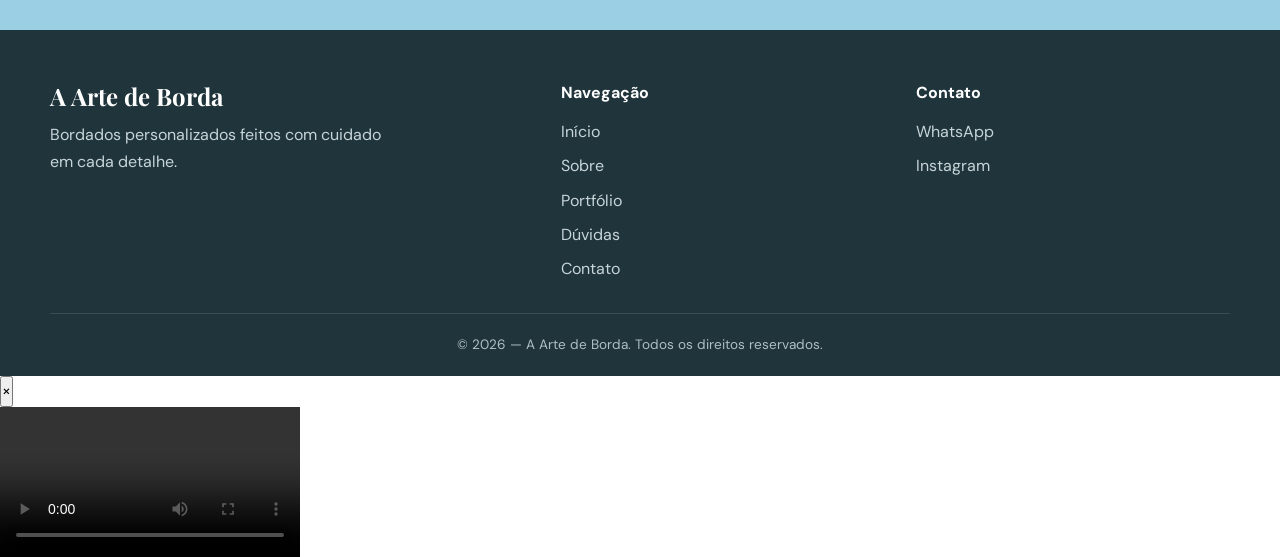
==== commit a5e473ad: "Update index.html" ====
--- a/index.html
+++ b/index.html
@@ -48,7 +48,7 @@
       border-radius: 12px;
       border: 1px solid var(--cor-borda);
     }
-    .feature-icon { font-size: 1.8rem; flex-shrink: 0; }
+    .feature-icon { font-size: 1.8rem; flex-shrink: 0; display: flex; align-items: center; justify-content: center; }
     .feature-text h3 { font-size: 1.1rem; color: #2b2b2b; margin-bottom: 5px; font-weight: bold; }
     .feature-text p { font-size: 0.92rem; color: #666; margin: 0; }
   </style>
@@ -99,10 +99,15 @@
           <br>
           <a class="btn btn-primary" href="sobre.html">Conheça nossa história</a>
         </div>
-        <div class="image-card reveal">
+        
+        <!-- VÍDEO QUE ABRE O PLAYER FLUTUANTE -->
+        <div class="image-card video-trigger reveal" id="openVideoModal">
           <video autoplay loop muted playsinline>
             <source src="images/2inicio.mp4" type="video/mp4">
           </video>
+          <div class="video-overlay-hint">
+            <span>🔍 Clique para ampliar</span>
+          </div>
         </div>
       </div>
     </section>
@@ -186,7 +191,12 @@
             </div>
           </div>
           <div class="feature-item">
-            <span class="feature-icon">🪡</span>
+            <span class="feature-icon">
+              <svg xmlns="http://www.w3.org/2000/svg" width="30" height="30" fill="#579bb8" viewBox="0 0 16 16">
+                <path d="M6.8 1.15a1.2 1.2 0 0 1 1.7 0l6.35 6.35a1.2 1.2 0 0 1 0 1.7l-2.47 2.47a1.2 1.2 0 0 1-1.7 0L4.33 5.32 1.52 8.13a.5.5 0 0 1-.71-.71l3.17-3.17 2.82-3.1zm1 1a.2.2 0 0 0-.28 0L2.34 7.33l1.83 1.83 4.82-4.82a.2.2 0 0 0 0-.28L7.8 2.15z"/>
+                <path d="M1.5 14.5a.5.5 0 0 1 .5-.5h12a.5.5 0 0 1 0 1H2a.5.5 0 0 1-.5-.5z"/>
+              </svg>
+            </span>
             <div class="feature-text">
               <h3>Cuidado artesanal com tecnologia moderna</h3>
               <p>Unimos a delicadeza do bordado artesanal com equipamentos modernos para entregar o melhor resultado em cada ponto.</p>
@@ -250,6 +260,7 @@
     </div>
   </footer>
 
+  <!-- BOTÕES FLUTUANTES SOCIAIS -->
   <div class="floating-socials">
     <a class="floating-btn floating-instagram" href="https://www.instagram.com/_aartedeborda/" target="_blank" title="Siga no Instagram">
       <svg xmlns="http://www.w3.org/2000/svg" width="22" height="22" fill="currentColor" viewBox="0 0 16 16">
@@ -259,6 +270,17 @@
     <a class="floating-btn floating-whatsapp" href="https://wa.me/qr/4AI5QYM6GJARD1" target="_blank" title="Chamar no WhatsApp">✆</a>
   </div>
 
+  <!-- MODAL / PLAYER FLUTUANTE DE VÍDEO -->
+  <div class="video-modal" id="videoModal">
+    <div class="video-modal-backdrop" id="closeVideoModalBackdrop"></div>
+    <div class="video-modal-content">
+      <button class="video-modal-close" id="closeVideoModal">&times;</button>
+      <video id="modalPlayer" controls playsinline>
+        <source src="images/2inicio.mp4" type="video/mp4">
+      </video>
+    </div>
+  </div>
+
   <script src="js/main.js"></script>
 </body>
 </html>
--- a/css/style.css
+++ b/css/style.css
@@ -131,14 +131,14 @@
 .footer-links { list-style: none; display: grid; gap: 8px; }
 .footer-bottom { padding-top: 20px; border-top: 1px solid rgba(255,255,255,.12); color: #aebfc4; font-size: .85rem; text-align: center; }
 
-/* BOTÕES FLUTUANTES SOCIAIS (LADO A LADO) */
+/* BOTÕES FLUTUANTES NO CANTO DIREITO INFERIOR (INSTAGRAM + WHATSAPP) */
 .floating-socials {
   position: fixed;
   right: 20px;
   bottom: 20px;
-  z-index: 900;
-  display: flex;
-  flex-direction: row;
+  z-index: 9999;
+  display: flex !important;
+  flex-direction: row !important;
   align-items: center;
   gap: 12px;
 }
@@ -147,8 +147,51 @@
   width: 52px;
   height: 52px;
   border-radius: 50%;
-  display: grid;
-  place-items: center;
-  color: #fff;
+  display: flex !important;
+  align-items: center;
+  justify-content: center;
+  color: #ffffff !important;
   font-size: 1.5rem;
-  box-shadow: 0 6px 20px rgba(0,0
+  box-shadow: 0 6px 20px rgba(0,0,0,0.25);
+  transition: transform 0.3s ease;
+  text-decoration: none;
+}
+
+.floating-btn:hover {
+  transform: scale(1.1);
+}
+
+.floating-whatsapp {
+  background-color: #25d366 !important;
+}
+
+.floating-instagram {
+  background: radial-gradient(circle at 30% 107%, #fdf497 0%, #fdf497 5%, #fd5949 45%, #d6249f 60%, #285AEB 90%) !important;
+}
+
+/* ANIMAÇÕES */
+.reveal { opacity: 0; transform: translateY(25px); transition: opacity 0.6s ease, transform 0.6s ease; }
+.reveal.active, .reveal.visible { opacity: 1; transform: translateY(0); }
+
+/* RESPONSIVIDADE (TABLET E CELULAR) */
+@media (max-width: 950px) {
+  .menu-toggle { display: block; }
+  .nav-menu { position: fixed; top: 80px; left: 0; right: 0; display: none; flex-direction: column; align-items: stretch; padding: 25px 20px; background: #fff; box-shadow: var(--sombra); gap: 18px; }
+  .nav-menu.open, .nav-menu.active { display: flex; }
+  .navbar > .btn { display: none; }
+  
+  .two-columns, .contact-grid { grid-template-columns: 1fr; gap: 35px; }
+  .category-grid, .process-grid { grid-template-columns: repeat(2, 1fr); }
+  .footer-grid { grid-template-columns: 1fr; gap: 30px; }
+}
+
+@media (max-width: 600px) {
+  .container { width: min(100% - 32px, var(--largura)); }
+  .section { padding: 50px 0; }
+  .page-hero { padding: 70px 0 55px; }
+  .logo img { height: 60px; }
+  
+  .category-grid, .process-grid, .form-grid { grid-template-columns: 1fr; }
+  .portfolio-grid { grid-template-columns: repeat(auto-fill, minmax(140px, 1fr)); gap: 12px; }
+  
+  .cta-inner { flex-direction: column; align-items: flex-start; text-align:
